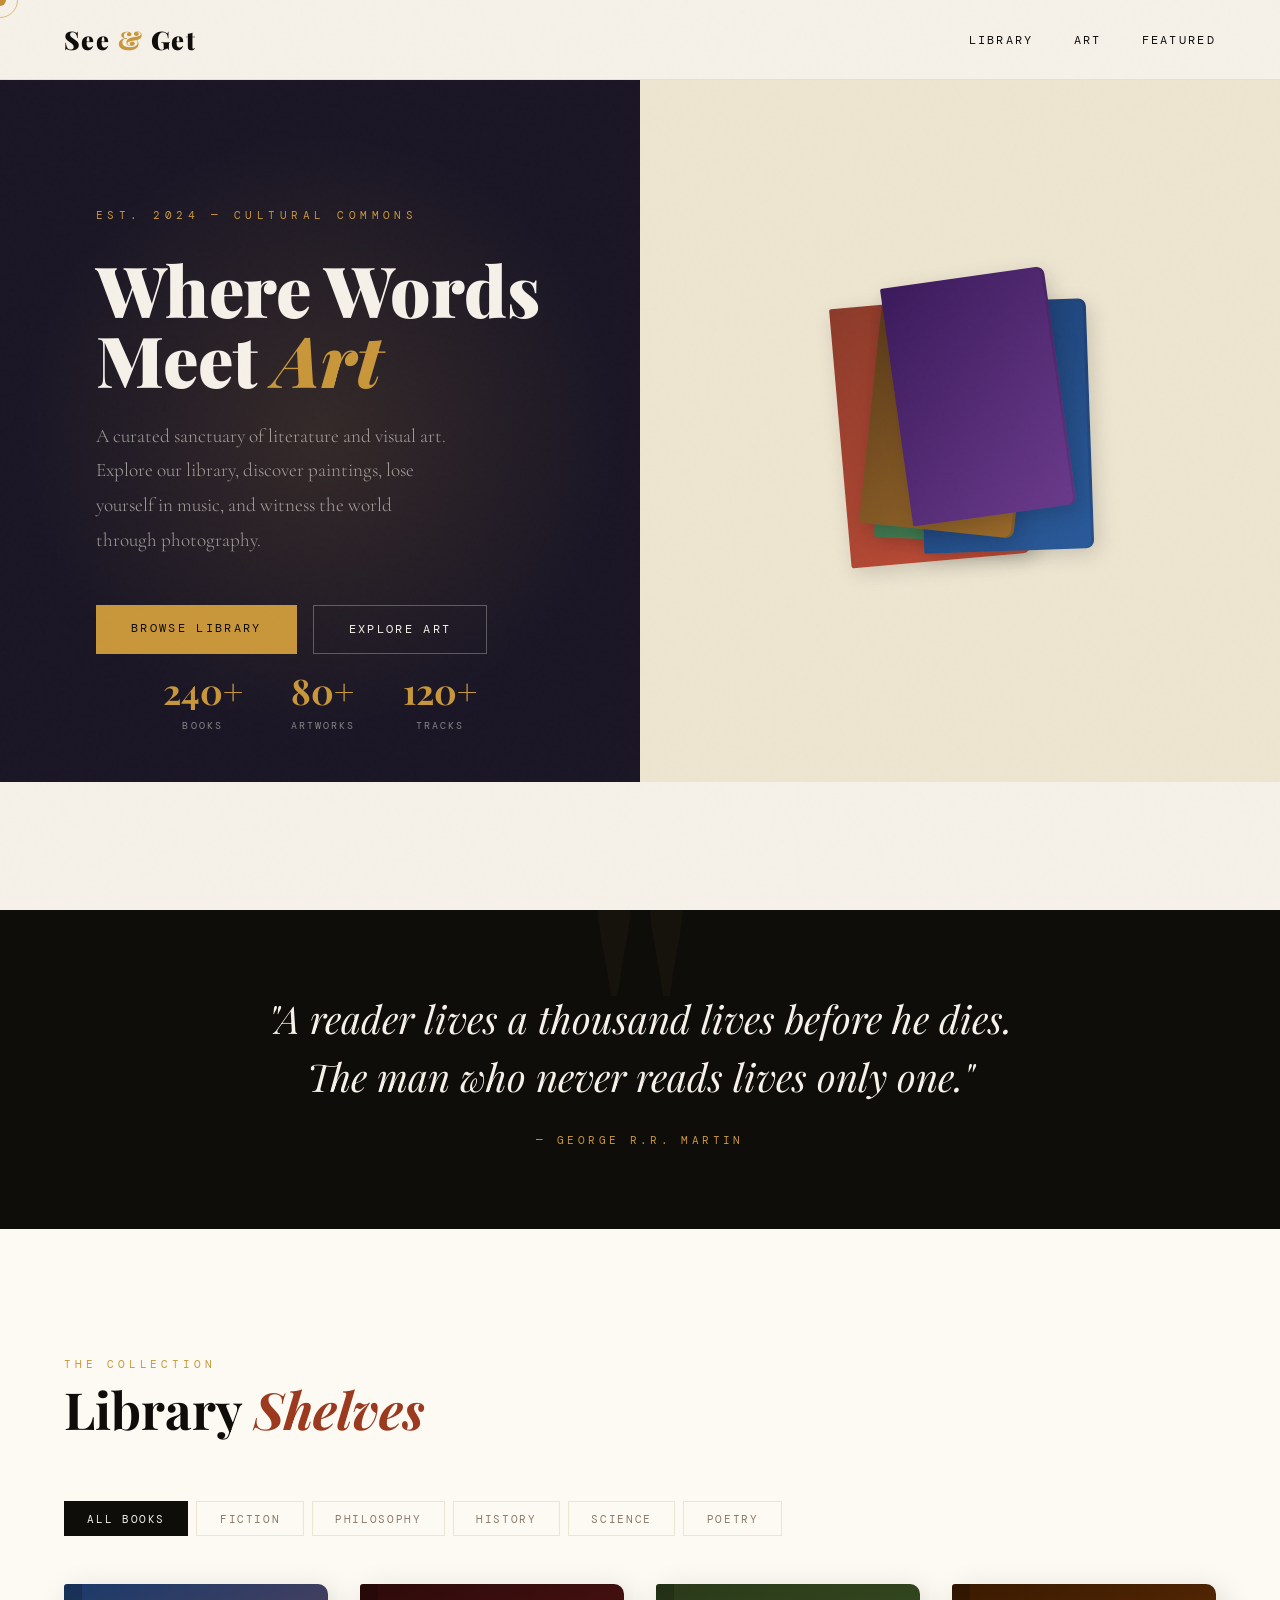
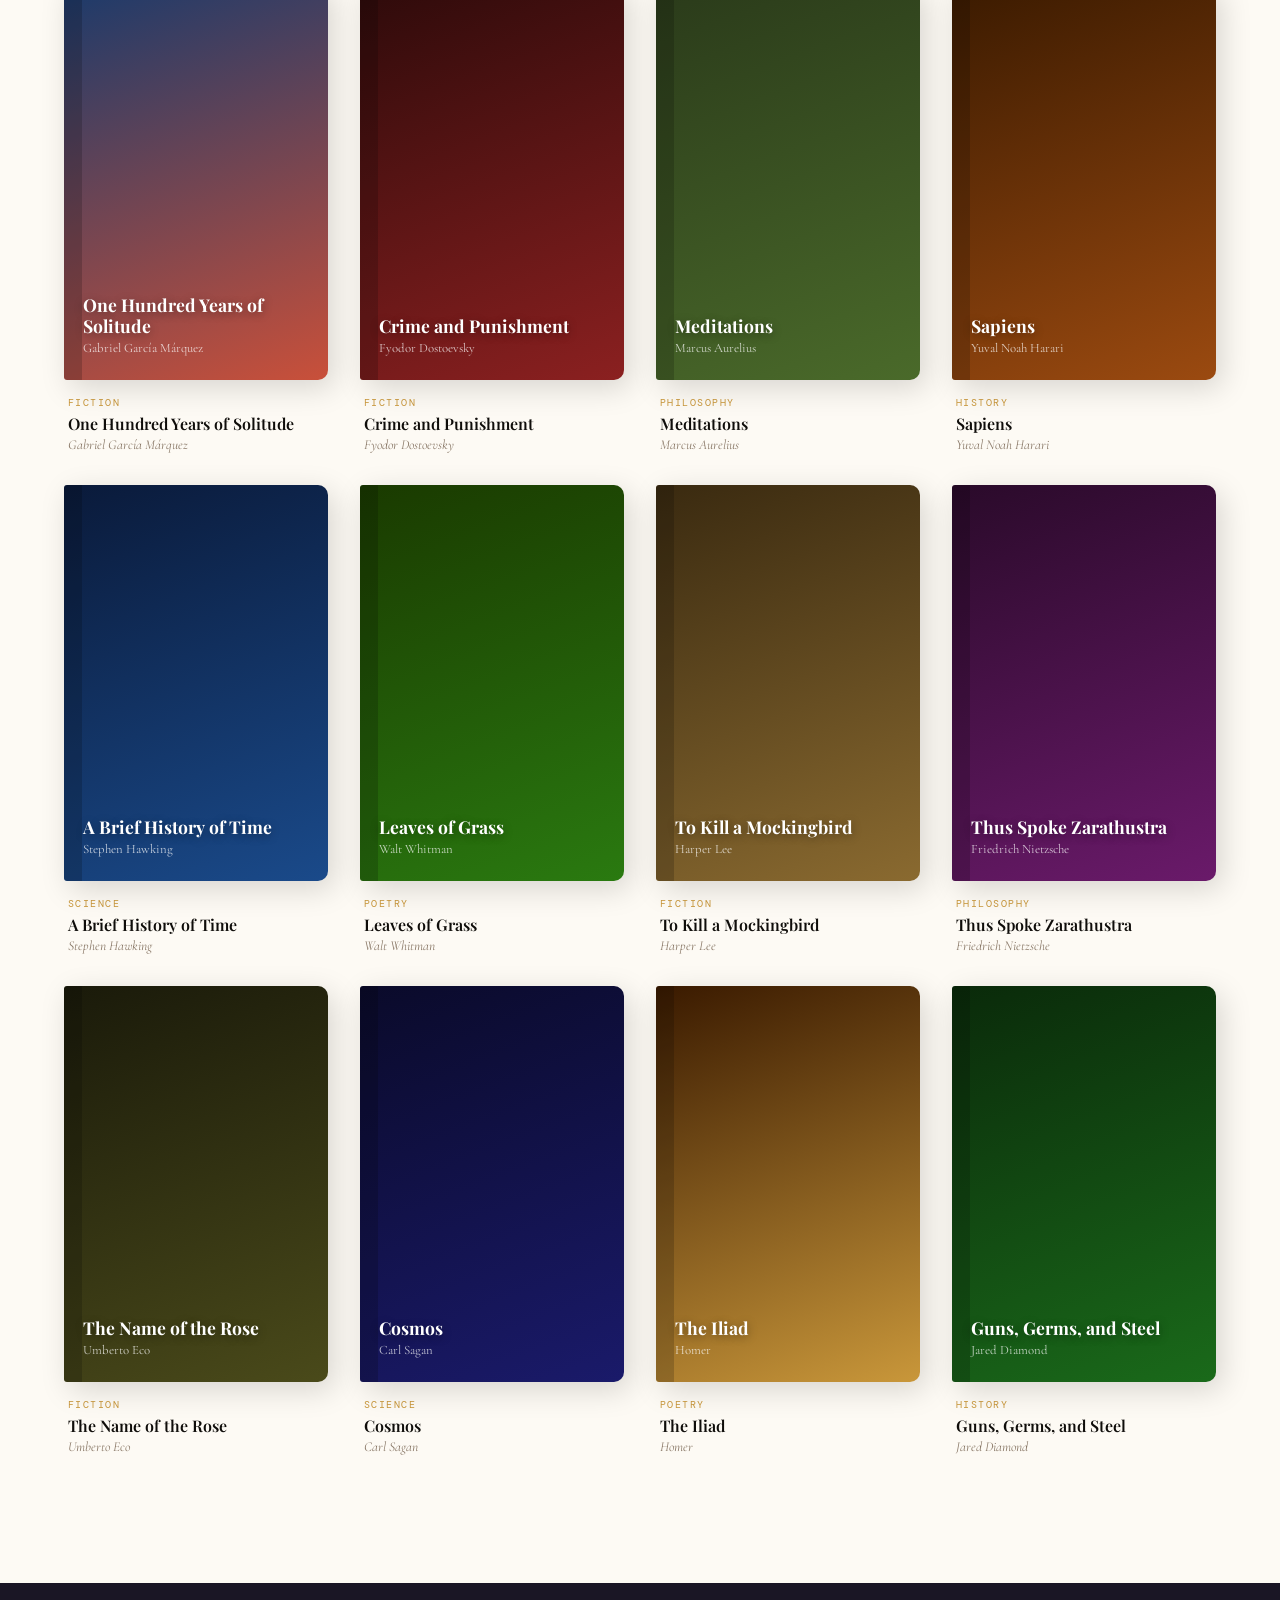
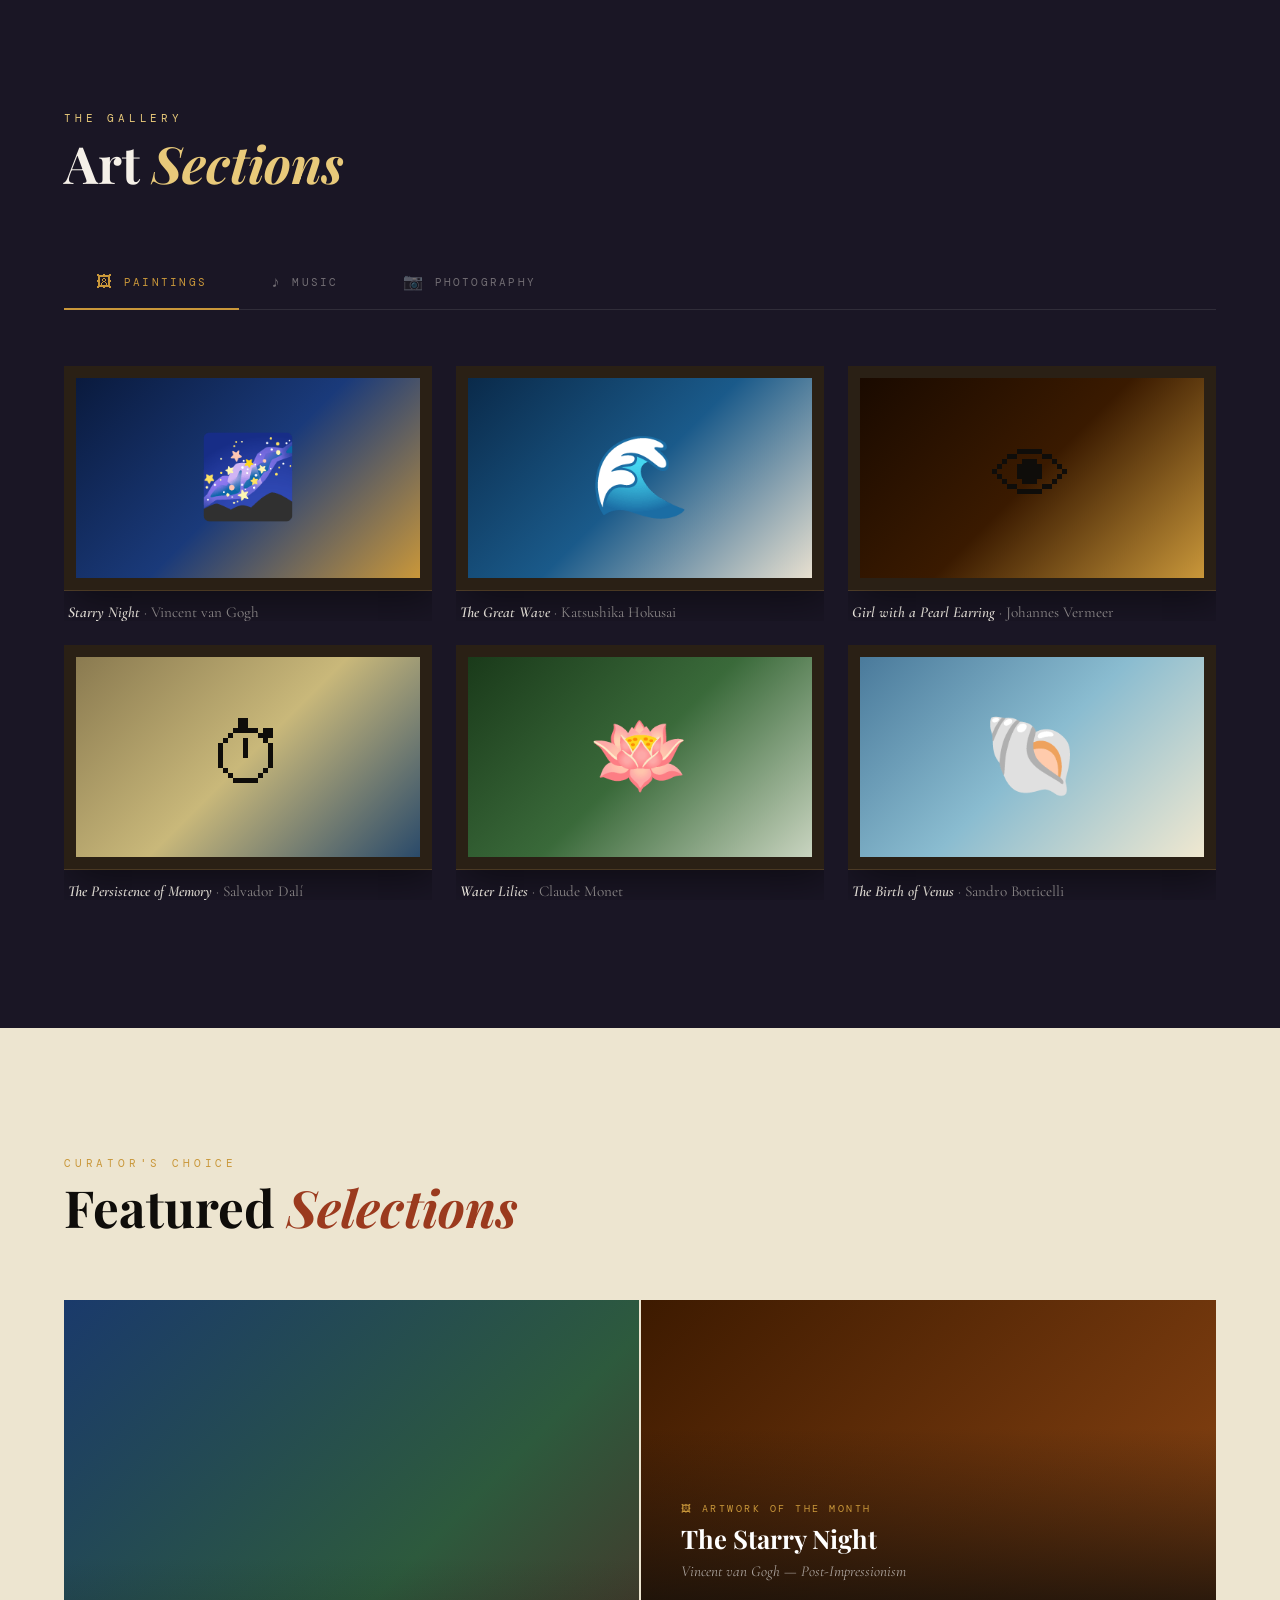
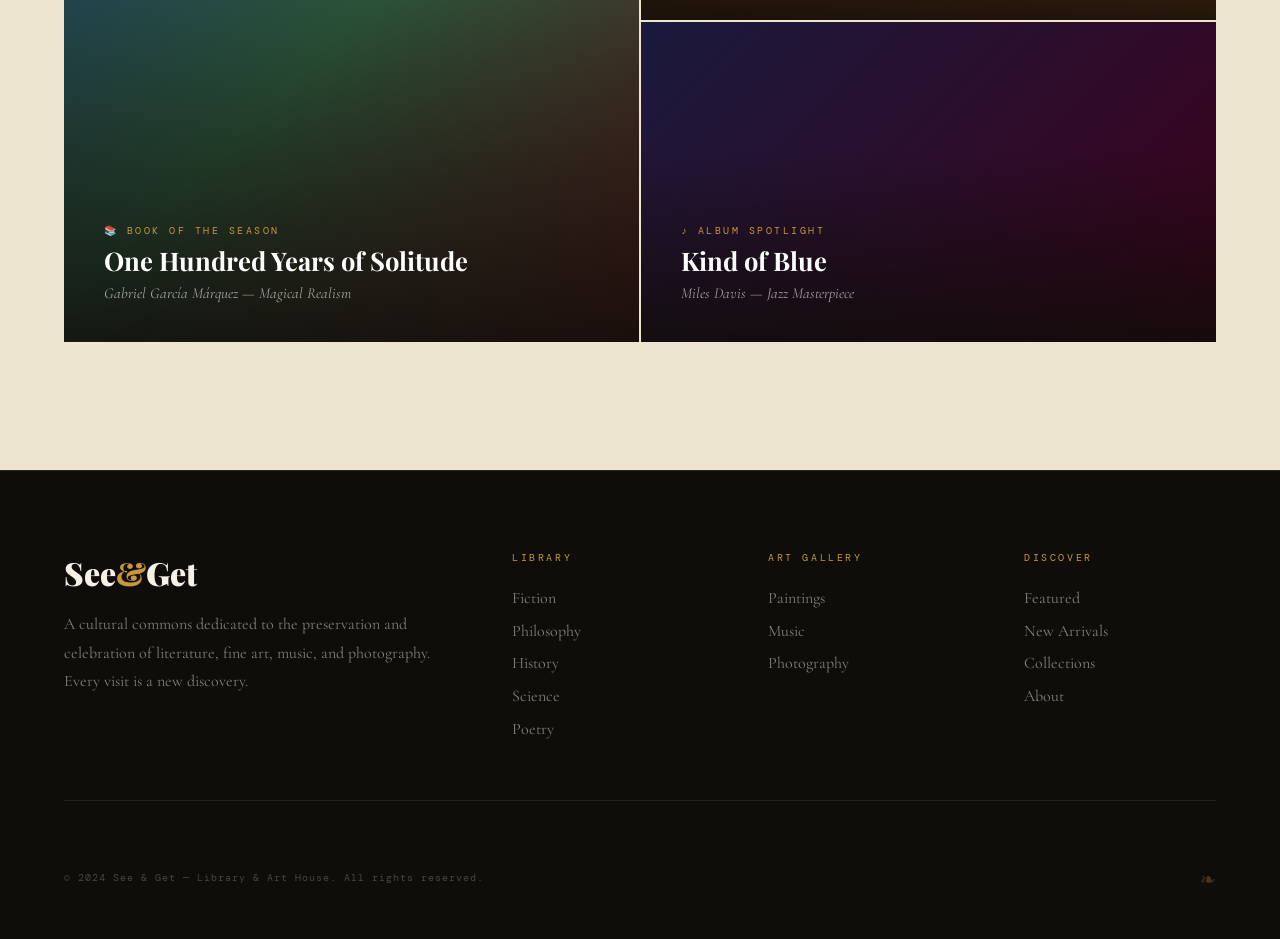
==== index.html @ 6bf50da1 "Added the index.html file to github" ====
<!DOCTYPE html>
<html lang="en">
<head>
<meta charset="UTF-8">
<meta name="viewport" content="width=device-width, initial-scale=1.0">
<title>See & Get — Library & Art House</title>
<link href="https://fonts.googleapis.com/css2?family=Playfair+Display:ital,wght@0,400;0,700;0,900;1,400;1,700&family=Cormorant+Garamond:ital,wght@0,300;0,400;0,600;1,300;1,400&family=DM+Mono:wght@300;400;500&display=swap" rel="stylesheet">

<style>
  :root {
    --ink: #0f0d0a;
    --cream: #f5f0e8;
    --parchment: #ede5d0;
    --gold: #c9973a;
    --gold-light: #e8c97a;
    --rust: #9b3a1e;
    --sage: #4a6741;
    --midnight: #1a1625;
    --dust: #8a7968;
    --white: #fdfaf4;
  }

  *, *::before, *::after { margin: 0; padding: 0; box-sizing: border-box; }

  html { scroll-behavior: smooth; }

  body {
    font-family: 'Cormorant Garamond', serif;
    background: var(--cream);
    color: var(--ink);
    overflow-x: hidden;
    cursor: none;
  }

  /* CUSTOM CURSOR */
  .cursor {
    width: 12px; height: 12px;
    background: var(--gold);
    border-radius: 50%;
    position: fixed;
    pointer-events: none;
    z-index: 9999;
    transform: translate(-50%, -50%);
    transition: transform 0.1s ease, width 0.2s ease, height 0.2s ease, background 0.2s;
    mix-blend-mode: multiply;
  }
  .cursor-ring {
    width: 36px; height: 36px;
    border: 1.5px solid var(--gold);
    border-radius: 50%;
    position: fixed;
    pointer-events: none;
    z-index: 9998;
    transform: translate(-50%, -50%);
    transition: transform 0.18s ease, width 0.2s, height 0.2s, opacity 0.2s;
    opacity: 0.6;
  }
  body:has(a:hover) .cursor, body:has(button:hover) .cursor { width: 20px; height: 20px; }

  /* NOISE OVERLAY */
  body::before {
    content: '';
    position: fixed;
    inset: 0;
    background-image: url("data:image/svg+xml,%3Csvg viewBox='0 0 256 256' xmlns='http://www.w3.org/2000/svg'%3E%3Cfilter id='noise'%3E%3CfeTurbulence type='fractalNoise' baseFrequency='0.9' numOctaves='4' stitchTiles='stitch'/%3E%3C/filter%3E%3Crect width='100%25' height='100%25' filter='url(%23noise)' opacity='0.04'/%3E%3C/svg%3E");
    pointer-events: none;
    z-index: 9990;
    opacity: 0.4;
  }

  /* LOADER */
  #loader {
    position: fixed; inset: 0;
    background: var(--midnight);
    z-index: 9997;
    display: flex;
    align-items: center;
    justify-content: center;
    flex-direction: column;
    gap: 20px;
    transition: opacity 0.6s ease, visibility 0.6s;
  }
  #loader.hidden { opacity: 0; visibility: hidden; }
  .loader-title {
    font-family: 'Playfair Display', serif;
    font-size: clamp(2.5rem, 6vw, 5rem);
    color: var(--cream);
    letter-spacing: 0.08em;
    opacity: 0;
    animation: fadeUp 0.8s 0.3s forwards;
  }
  .loader-sub {
    font-family: 'DM Mono', monospace;
    font-size: 0.75rem;
    color: var(--gold);
    letter-spacing: 0.3em;
    text-transform: uppercase;
    opacity: 0;
    animation: fadeUp 0.8s 0.6s forwards;
  }
  .loader-bar {
    width: 200px; height: 1px;
    background: rgba(255,255,255,0.1);
    margin-top: 10px;
    overflow: hidden;
    opacity: 0;
    animation: fadeUp 0.8s 0.8s forwards;
  }
  .loader-bar-fill {
    height: 100%;
    background: var(--gold);
    width: 0;
    animation: loadBar 1.8s 1s cubic-bezier(.4,0,.2,1) forwards;
  }
  @keyframes loadBar { to { width: 100%; } }

  /* NAV */
  nav {
    position: fixed; top: 0; left: 0; right: 0;
    z-index: 100;
    display: flex;
    align-items: center;
    justify-content: space-between;
    padding: 1.4rem 4rem;
    background: rgba(245,240,232,0.85);
    backdrop-filter: blur(12px);
    border-bottom: 1px solid rgba(201,151,58,0.2);
    transition: padding 0.3s ease;
  }
  nav.scrolled { padding: 0.9rem 4rem; }
  .nav-logo {
    font-family: 'Playfair Display', serif;
    font-size: 1.6rem;
    font-weight: 900;
    letter-spacing: 0.05em;
    color: var(--ink);
    text-decoration: none;
    display: flex;
    align-items: center;
    gap: 8px;
  }
  .nav-logo span { color: var(--gold); }
  .nav-links {
    display: flex;
    gap: 2.5rem;
    list-style: none;
    align-items: center;
  }
  .nav-links a {
    font-family: 'DM Mono', monospace;
    font-size: 0.72rem;
    letter-spacing: 0.2em;
    text-transform: uppercase;
    color: var(--ink);
    text-decoration: none;
    position: relative;
    transition: color 0.2s;
  }
  .nav-links a::after {
    content: '';
    position: absolute;
    bottom: -4px; left: 0;
    width: 0; height: 1px;
    background: var(--gold);
    transition: width 0.3s ease;
  }
  .nav-links a:hover { color: var(--gold); }
  .nav-links a:hover::after { width: 100%; }

  /* HERO */
  #hero {
    min-height: 100vh;
    display: grid;
    grid-template-columns: 1fr 1fr;
    position: relative;
    overflow: hidden;
    padding-top: 80px;
  }
  .hero-left {
    background: var(--midnight);
    display: flex;
    flex-direction: column;
    justify-content: center;
    padding: 8rem 5rem 8rem 6rem;
    position: relative;
    overflow: hidden;
  }
  .hero-left::before {
    content: '';
    position: absolute;
    width: 600px; height: 600px;
    background: radial-gradient(circle, rgba(201,151,58,0.15) 0%, transparent 70%);
    top: 50%; left: 50%;
    transform: translate(-50%,-50%);
    pointer-events: none;
  }
  .hero-eyebrow {
    font-family: 'DM Mono', monospace;
    font-size: 0.7rem;
    letter-spacing: 0.4em;
    text-transform: uppercase;
    color: var(--gold);
    margin-bottom: 2rem;
    opacity: 0;
    animation: fadeUp 0.7s 1.8s forwards;
  }
  .hero-title {
    font-family: 'Playfair Display', serif;
    font-size: clamp(3.5rem, 5.5vw, 6rem);
    font-weight: 900;
    line-height: 1.0;
    color: var(--cream);
    margin-bottom: 1.5rem;
    opacity: 0;
    animation: fadeUp 0.7s 2s forwards;
  }
  .hero-title em { color: var(--gold); font-style: italic; }
  .hero-desc {
    font-size: 1.2rem;
    line-height: 1.8;
    color: rgba(245,240,232,0.6);
    max-width: 360px;
    margin-bottom: 3rem;
    font-weight: 300;
    opacity: 0;
    animation: fadeUp 0.7s 2.2s forwards;
  }
  .hero-ctas {
    display: flex; gap: 1rem; flex-wrap: wrap;
    opacity: 0;
    animation: fadeUp 0.7s 2.4s forwards;
  }
  .btn-primary {
    background: var(--gold);
    color: var(--ink);
    border: none;
    padding: 1rem 2.2rem;
    font-family: 'DM Mono', monospace;
    font-size: 0.72rem;
    letter-spacing: 0.2em;
    text-transform: uppercase;
    cursor: none;
    transition: transform 0.2s, box-shadow 0.2s;
    text-decoration: none;
    display: inline-block;
  }
  .btn-primary:hover { transform: translateY(-2px); box-shadow: 0 8px 30px rgba(201,151,58,0.4); }
  .btn-outline {
    background: transparent;
    color: var(--cream);
    border: 1px solid rgba(245,240,232,0.3);
    padding: 1rem 2.2rem;
    font-family: 'DM Mono', monospace;
    font-size: 0.72rem;
    letter-spacing: 0.2em;
    text-transform: uppercase;
    cursor: none;
    transition: border-color 0.2s, color 0.2s;
    text-decoration: none;
    display: inline-block;
  }
  .btn-outline:hover { border-color: var(--gold); color: var(--gold); }

  .hero-right {
    background: var(--parchment);
    position: relative;
    display: flex;
    align-items: center;
    justify-content: center;
    overflow: hidden;
  }
  .hero-visual {
    width: 100%; height: 100%;
    position: absolute;
    inset: 0;
  }
  .floating-books {
    position: absolute;
    inset: 0;
    display: flex;
    align-items: center;
    justify-content: center;
  }
  .book-stack {
    position: relative;
    width: 280px;
    height: 380px;
  }
  .book {
    position: absolute;
    border-radius: 2px 8px 8px 2px;
    box-shadow: 4px 6px 20px rgba(0,0,0,0.15), inset -3px 0 0 rgba(0,0,0,0.1);
  }
  .book-1 { width: 180px; height: 260px; background: linear-gradient(135deg, #8B3A2A, #c9503a); bottom: 60px; left: 20px; transform: rotate(-5deg); animation: float1 5s ease-in-out infinite; }
  .book-2 { width: 160px; height: 230px; background: linear-gradient(135deg, #2d5a3d, #4a8a5a); bottom: 80px; left: 60px; transform: rotate(3deg); animation: float2 5.5s ease-in-out infinite; }
  .book-3 { width: 170px; height: 250px; background: linear-gradient(135deg, #1a3a6b, #2a5a9b); bottom: 70px; left: 100px; transform: rotate(-2deg); animation: float1 6s ease-in-out infinite; }
  .book-4 { width: 155px; height: 220px; background: linear-gradient(135deg, #5a3a1a, #9b6a2a); bottom: 90px; left: 50px; transform: rotate(6deg); animation: float2 4.8s ease-in-out infinite; }
  .book-5 { width: 165px; height: 240px; background: linear-gradient(135deg, #3a1a5a, #6a3a8b); bottom: 75px; left: 80px; transform: rotate(-8deg) translateY(-30px); animation: float1 5.2s ease-in-out infinite; }
  @keyframes float1 { 0%,100%{transform:rotate(-5deg) translateY(0)} 50%{transform:rotate(-5deg) translateY(-12px)} }
  @keyframes float2 { 0%,100%{transform:rotate(3deg) translateY(0)} 50%{transform:rotate(3deg) translateY(-8px)} }

  .hero-stat-row {
    position: absolute;
    bottom: 3rem; left: 0; right: 0;
    display: flex;
    justify-content: center;
    gap: 3rem;
    opacity: 0;
    animation: fadeUp 0.7s 2.6s forwards;
  }
  .stat { text-align: center; }
  .stat-num {
    font-family: 'Playfair Display', serif;
    font-size: 2.2rem;
    font-weight: 700;
    color: var(--gold);
    display: block;
  }
  .stat-label {
    font-family: 'DM Mono', monospace;
    font-size: 0.65rem;
    letter-spacing: 0.2em;
    text-transform: uppercase;
    color: rgba(245,240,232,0.5);
  }

  /* SECTION STYLES */
  section { padding: 8rem 0; }
  .section-inner { max-width: 1300px; margin: 0 auto; padding: 0 4rem; }

  .section-header {
    display: flex;
    align-items: flex-end;
    justify-content: space-between;
    margin-bottom: 4rem;
  }
  .section-eyebrow {
    font-family: 'DM Mono', monospace;
    font-size: 0.68rem;
    letter-spacing: 0.35em;
    text-transform: uppercase;
    color: var(--gold);
    margin-bottom: 0.6rem;
  }
  .section-title {
    font-family: 'Playfair Display', serif;
    font-size: clamp(2.2rem, 4vw, 3.5rem);
    font-weight: 700;
    line-height: 1.1;
    color: var(--ink);
  }
  .section-title em { color: var(--rust); font-style: italic; }

  /* DIVIDER */
  .divider {
    display: flex;
    align-items: center;
    gap: 1.5rem;
    margin: 0 4rem 5rem;
    max-width: 1300px;
    margin-left: auto;
    margin-right: auto;
    padding: 0 4rem;
  }
  .divider-line { flex: 1; height: 1px; background: linear-gradient(90deg, transparent, var(--gold), transparent); }
  .divider-ornament { color: var(--gold); font-size: 1.2rem; }

  /* LIBRARY SECTION */
  #library { background: var(--white); }

  .genre-tabs {
    display: flex;
    gap: 0.5rem;
    flex-wrap: wrap;
    margin-bottom: 3rem;
  }
  .genre-tab {
    font-family: 'DM Mono', monospace;
    font-size: 0.68rem;
    letter-spacing: 0.15em;
    text-transform: uppercase;
    padding: 0.6rem 1.4rem;
    border: 1px solid var(--parchment);
    background: transparent;
    color: var(--dust);
    cursor: none;
    transition: all 0.2s;
  }
  .genre-tab.active, .genre-tab:hover { background: var(--ink); color: var(--cream); border-color: var(--ink); }

  .books-grid {
    display: grid;
    grid-template-columns: repeat(auto-fill, minmax(220px, 1fr));
    gap: 2rem;
  }

  .book-card {
    cursor: none;
    transition: transform 0.3s ease;
  }
  .book-card:hover { transform: translateY(-6px); }
  .book-cover {
    width: 100%;
    aspect-ratio: 2/3;
    border-radius: 3px 10px 10px 3px;
    position: relative;
    overflow: hidden;
    box-shadow: 6px 8px 30px rgba(0,0,0,0.15), inset -4px 0 0 rgba(0,0,0,0.08);
    margin-bottom: 1rem;
  }
  .book-cover-inner {
    width: 100%; height: 100%;
    display: flex;
    flex-direction: column;
    justify-content: flex-end;
    padding: 1.5rem 1.2rem;
    position: relative;
  }
  .book-cover::after {
    content: '';
    position: absolute;
    left: 0; top: 0; bottom: 0;
    width: 18px;
    background: rgba(0,0,0,0.18);
    border-radius: 3px 0 0 3px;
  }
  .book-cover-title {
    font-family: 'Playfair Display', serif;
    font-size: 1.1rem;
    font-weight: 700;
    color: white;
    line-height: 1.2;
    position: relative;
    z-index: 1;
    text-shadow: 0 2px 10px rgba(0,0,0,0.4);
  }
  .book-cover-author {
    font-family: 'Cormorant Garamond', serif;
    font-size: 0.8rem;
    color: rgba(255,255,255,0.75);
    margin-top: 4px;
    position: relative;
    z-index: 1;
  }
  .book-meta { padding: 0 4px; }
  .book-genre-tag {
    font-family: 'DM Mono', monospace;
    font-size: 0.6rem;
    letter-spacing: 0.15em;
    text-transform: uppercase;
    color: var(--gold);
    margin-bottom: 4px;
    display: block;
  }
  .book-name {
    font-family: 'Playfair Display', serif;
    font-size: 1rem;
    font-weight: 600;
    color: var(--ink);
    margin-bottom: 2px;
  }
  .book-author-name {
    font-family: 'Cormorant Garamond', serif;
    font-size: 0.85rem;
    color: var(--dust);
    font-style: italic;
  }

  /* BOOK MODAL */
  .modal-overlay {
    position: fixed; inset: 0;
    background: rgba(15,13,10,0.85);
    z-index: 500;
    display: flex;
    align-items: center;
    justify-content: center;
    opacity: 0;
    visibility: hidden;
    transition: opacity 0.3s, visibility 0.3s;
    backdrop-filter: blur(6px);
    padding: 2rem;
  }
  .modal-overlay.open { opacity: 1; visibility: visible; }
  .modal {
    background: var(--white);
    max-width: 700px;
    width: 100%;
    max-height: 85vh;
    overflow-y: auto;
    position: relative;
    transform: translateY(30px) scale(0.97);
    transition: transform 0.3s ease;
  }
  .modal-overlay.open .modal { transform: translateY(0) scale(1); }
  .modal-close {
    position: absolute;
    top: 1.5rem; right: 1.5rem;
    background: none; border: none;
    font-size: 1.5rem;
    cursor: none;
    color: var(--dust);
    transition: color 0.2s;
    z-index: 10;
    line-height: 1;
  }
  .modal-close:hover { color: var(--ink); }
  .modal-book-header {
    display: grid;
    grid-template-columns: 160px 1fr;
    gap: 2rem;
    padding: 2.5rem;
    background: var(--parchment);
  }
  .modal-cover {
    width: 160px;
    aspect-ratio: 2/3;
    border-radius: 2px 8px 8px 2px;
    position: relative;
    overflow: hidden;
    box-shadow: 4px 6px 20px rgba(0,0,0,0.2);
  }
  .modal-cover-inner {
    width: 100%; height: 100%;
    display: flex;
    flex-direction: column;
    justify-content: flex-end;
    padding: 1rem;
  }
  .modal-cover::after {
    content: '';
    position: absolute;
    left: 0; top: 0; bottom: 0;
    width: 14px;
    background: rgba(0,0,0,0.2);
    border-radius: 2px 0 0 2px;
  }
  .modal-cover-title {
    font-family: 'Playfair Display', serif;
    font-size: 0.9rem;
    font-weight: 700;
    color: white;
    line-height: 1.2;
    position: relative;
    z-index: 1;
    text-shadow: 0 1px 8px rgba(0,0,0,0.5);
  }
  .modal-info { display: flex; flex-direction: column; justify-content: center; }
  .modal-genre {
    font-family: 'DM Mono', monospace;
    font-size: 0.65rem;
    letter-spacing: 0.25em;
    text-transform: uppercase;
    color: var(--gold);
    margin-bottom: 0.5rem;
  }
  .modal-title {
    font-family: 'Playfair Display', serif;
    font-size: 1.8rem;
    font-weight: 700;
    line-height: 1.1;
    color: var(--ink);
    margin-bottom: 0.4rem;
  }
  .modal-author {
    font-family: 'Cormorant Garamond', serif;
    font-size: 1rem;
    color: var(--dust);
    font-style: italic;
    margin-bottom: 1.2rem;
  }
  .modal-stats {
    display: flex; gap: 1.5rem;
  }
  .modal-stat {
    text-align: center;
    padding: 0.6rem 1rem;
    background: white;
    border-radius: 2px;
  }
  .modal-stat-val {
    font-family: 'Playfair Display', serif;
    font-size: 1.2rem;
    font-weight: 700;
    color: var(--gold);
    display: block;
  }
  .modal-stat-key {
    font-family: 'DM Mono', monospace;
    font-size: 0.58rem;
    letter-spacing: 0.15em;
    text-transform: uppercase;
    color: var(--dust);
  }
  .modal-body { padding: 2.5rem; }
  .modal-section-title {
    font-family: 'Playfair Display', serif;
    font-size: 1rem;
    font-weight: 600;
    color: var(--ink);
    margin-bottom: 1rem;
    padding-bottom: 0.5rem;
    border-bottom: 1px solid var(--parchment);
  }
  .modal-description {
    font-family: 'Cormorant Garamond', serif;
    font-size: 1.05rem;
    line-height: 1.9;
    color: #3a3530;
    margin-bottom: 2rem;
  }
  .modal-tags {
    display: flex; gap: 0.5rem; flex-wrap: wrap;
    margin-bottom: 2rem;
  }
  .tag {
    font-family: 'DM Mono', monospace;
    font-size: 0.6rem;
    letter-spacing: 0.1em;
    text-transform: uppercase;
    padding: 0.4rem 0.8rem;
    border: 1px solid var(--parchment);
    color: var(--dust);
  }
  .modal-actions { display: flex; gap: 1rem; }
  .btn-read {
    background: var(--ink);
    color: var(--cream);
    border: none;
    padding: 0.9rem 2rem;
    font-family: 'DM Mono', monospace;
    font-size: 0.68rem;
    letter-spacing: 0.18em;
    text-transform: uppercase;
    cursor: none;
    transition: background 0.2s;
  }
  .btn-read:hover { background: var(--gold); color: var(--ink); }
  .btn-save {
    background: transparent;
    color: var(--ink);
    border: 1px solid var(--parchment);
    padding: 0.9rem 2rem;
    font-family: 'DM Mono', monospace;
    font-size: 0.68rem;
    letter-spacing: 0.18em;
    text-transform: uppercase;
    cursor: none;
    transition: all 0.2s;
  }
  .btn-save:hover { border-color: var(--gold); color: var(--gold); }

  /* ART SECTION */
  #art { background: var(--midnight); }
  #art .section-title { color: var(--cream); }
  #art .section-eyebrow { color: var(--gold-light); }

  .art-tabs {
    display: flex;
    gap: 0;
    margin-bottom: 3.5rem;
    border-bottom: 1px solid rgba(245,240,232,0.1);
  }
  .art-tab {
    font-family: 'DM Mono', monospace;
    font-size: 0.7rem;
    letter-spacing: 0.2em;
    text-transform: uppercase;
    padding: 1rem 2rem;
    border: none;
    background: transparent;
    color: rgba(245,240,232,0.4);
    cursor: none;
    border-bottom: 2px solid transparent;
    margin-bottom: -1px;
    transition: all 0.2s;
    display: flex;
    align-items: center;
    gap: 0.6rem;
  }
  .art-tab.active, .art-tab:hover { color: var(--gold); border-bottom-color: var(--gold); }
  .art-tab-icon { font-size: 1rem; }

  .art-panel { display: none; }
  .art-panel.active { display: block; }

  /* PAINTINGS */
  .paintings-grid {
    display: grid;
    grid-template-columns: repeat(3, 1fr);
    gap: 1.5rem;
  }
  .painting-card {
    position: relative;
    cursor: none;
    overflow: hidden;
    group: true;
  }
  .painting-frame {
    border: 12px solid #2a2015;
    box-shadow: 0 0 0 1px rgba(201,151,58,0.3), inset 0 0 0 1px rgba(201,151,58,0.2), 6px 10px 40px rgba(0,0,0,0.5);
    position: relative;
    overflow: hidden;
  }
  .painting-img {
    width: 100%;
    aspect-ratio: 4/3;
    object-fit: cover;
    display: block;
    transition: transform 0.5s ease;
  }
  .painting-card:hover .painting-img { transform: scale(1.05); }
  .painting-overlay {
    position: absolute;
    inset: 12px;
    background: linear-gradient(to top, rgba(15,13,10,0.9) 0%, transparent 50%);
    opacity: 0;
    transition: opacity 0.3s;
    display: flex;
    align-items: flex-end;
    padding: 1.5rem;
  }
  .painting-card:hover .painting-overlay { opacity: 1; }
  .painting-info { }
  .painting-title {
    font-family: 'Playfair Display', serif;
    font-size: 1.1rem;
    font-weight: 600;
    color: white;
    margin-bottom: 2px;
  }
  .painting-artist {
    font-family: 'Cormorant Garamond', serif;
    font-size: 0.85rem;
    color: var(--gold-light);
    font-style: italic;
  }
  .painting-label {
    margin-top: 0.8rem;
    padding-left: 4px;
  }
  .painting-label-title {
    font-family: 'Cormorant Garamond', serif;
    font-size: 0.95rem;
    color: rgba(245,240,232,0.6);
  }
  .painting-label-title strong {
    color: var(--cream);
    font-weight: 600;
    font-style: italic;
  }
  .view-btn {
    position: absolute;
    top: 24px; right: 24px;
    background: var(--gold);
    color: var(--ink);
    border: none;
    width: 36px; height: 36px;
    display: flex;
    align-items: center;
    justify-content: center;
    font-size: 0.9rem;
    cursor: none;
    opacity: 0;
    transform: scale(0.8);
    transition: opacity 0.2s, transform 0.2s;
  }
  .painting-card:hover .view-btn { opacity: 1; transform: scale(1); }

  /* MUSIC */
  .music-grid {
    display: grid;
    grid-template-columns: repeat(auto-fill, minmax(280px, 1fr));
    gap: 1.5rem;
  }
  .music-card {
    background: rgba(255,255,255,0.04);
    border: 1px solid rgba(245,240,232,0.08);
    padding: 1.5rem;
    cursor: none;
    transition: background 0.2s, border-color 0.2s;
    position: relative;
  }
  .music-card:hover { background: rgba(201,151,58,0.08); border-color: rgba(201,151,58,0.3); }
  .music-card.playing { background: rgba(201,151,58,0.12); border-color: rgba(201,151,58,0.5); }
  .music-album {
    width: 80px; height: 80px;
    border-radius: 50%;
    margin-bottom: 1.2rem;
    position: relative;
    overflow: hidden;
    display: flex;
    align-items: center;
    justify-content: center;
    font-size: 2rem;
  }
  .vinyl-ring {
    width: 100%; height: 100%;
    border-radius: 50%;
    position: absolute;
    inset: 0;
    background: repeating-radial-gradient(circle, rgba(255,255,255,0.05) 0px, rgba(255,255,255,0.05) 1px, transparent 1px, transparent 4px);
  }
  .music-card.playing .music-album { animation: spin 4s linear infinite; }
  @keyframes spin { to { transform: rotate(360deg); } }
  .music-track-title {
    font-family: 'Playfair Display', serif;
    font-size: 1.05rem;
    font-weight: 600;
    color: var(--cream);
    margin-bottom: 3px;
  }
  .music-artist {
    font-family: 'Cormorant Garamond', serif;
    font-size: 0.85rem;
    color: rgba(245,240,232,0.5);
    font-style: italic;
    margin-bottom: 1rem;
  }
  .music-controls {
    display: flex;
    align-items: center;
    gap: 0.8rem;
  }
  .play-btn {
    width: 38px; height: 38px;
    border-radius: 50%;
    background: var(--gold);
    border: none;
    display: flex;
    align-items: center;
    justify-content: center;
    cursor: none;
    font-size: 0.8rem;
    color: var(--ink);
    transition: transform 0.2s, box-shadow 0.2s;
  }
  .play-btn:hover { transform: scale(1.1); box-shadow: 0 4px 20px rgba(201,151,58,0.4); }
  .music-progress {
    flex: 1;
    height: 3px;
    background: rgba(255,255,255,0.1);
    border-radius: 2px;
    overflow: hidden;
  }
  .music-progress-fill {
    height: 100%;
    background: var(--gold);
    width: 0;
    transition: width 0.1s linear;
  }
  .music-duration {
    font-family: 'DM Mono', monospace;
    font-size: 0.62rem;
    color: rgba(245,240,232,0.3);
    letter-spacing: 0.05em;
  }
  .music-genre-badge {
    position: absolute;
    top: 1.2rem; right: 1.2rem;
    font-family: 'DM Mono', monospace;
    font-size: 0.58rem;
    letter-spacing: 0.15em;
    text-transform: uppercase;
    color: var(--gold);
    border: 1px solid rgba(201,151,58,0.3);
    padding: 2px 8px;
  }
  .music-visualizer {
    display: flex;
    align-items: flex-end;
    gap: 2px;
    height: 20px;
    opacity: 0;
    transition: opacity 0.2s;
  }
  .music-card.playing .music-visualizer { opacity: 1; }
  .viz-bar {
    width: 3px;
    background: var(--gold);
    border-radius: 2px;
    animation: vizAnim 0.6s ease-in-out infinite alternate;
  }
  .viz-bar:nth-child(2) { animation-delay: 0.1s; }
  .viz-bar:nth-child(3) { animation-delay: 0.2s; }
  .viz-bar:nth-child(4) { animation-delay: 0.3s; }
  .viz-bar:nth-child(5) { animation-delay: 0.4s; }
  @keyframes vizAnim { from{height:4px} to{height:16px} }

  /* PHOTOGRAPHY */
  .photo-masonry {
    columns: 3;
    column-gap: 1.2rem;
  }
  .photo-item {
    break-inside: avoid;
    margin-bottom: 1.2rem;
    position: relative;
    overflow: hidden;
    cursor: none;
  }
  .photo-img {
    width: 100%;
    display: block;
    transition: transform 0.4s ease;
    filter: sepia(20%) contrast(1.05);
  }
  .photo-item:hover .photo-img { transform: scale(1.04); filter: sepia(0%) contrast(1); }
  .photo-caption {
    position: absolute;
    bottom: 0; left: 0; right: 0;
    background: linear-gradient(to top, rgba(15,13,10,0.9), transparent);
    padding: 2rem 1.2rem 1rem;
    transform: translateY(100%);
    transition: transform 0.3s ease;
  }
  .photo-item:hover .photo-caption { transform: translateY(0); }
  .photo-cap-title {
    font-family: 'Playfair Display', serif;
    font-size: 0.95rem;
    color: white;
    font-style: italic;
  }
  .photo-cap-meta {
    font-family: 'DM Mono', monospace;
    font-size: 0.58rem;
    letter-spacing: 0.15em;
    text-transform: uppercase;
    color: var(--gold-light);
    margin-top: 3px;
  }

  /* FEATURED SHELF */
  #featured { background: var(--parchment); }
  .featured-grid {
    display: grid;
    grid-template-columns: 1fr 1fr;
    gap: 2px;
  }
  .featured-item {
    position: relative;
    overflow: hidden;
    cursor: none;
    min-height: 320px;
    display: flex;
    align-items: flex-end;
  }
  .featured-item:first-child { grid-row: span 2; min-height: 640px; }
  .featured-bg {
    position: absolute; inset: 0;
    background-size: cover;
    background-position: center;
    transition: transform 0.5s ease;
  }
  .featured-item:hover .featured-bg { transform: scale(1.04); }
  .featured-overlay {
    position: absolute; inset: 0;
    background: linear-gradient(to top, rgba(15,13,10,0.85) 0%, transparent 60%);
  }
  .featured-content {
    position: relative;
    z-index: 2;
    padding: 2.5rem;
  }
  .featured-type {
    font-family: 'DM Mono', monospace;
    font-size: 0.62rem;
    letter-spacing: 0.25em;
    text-transform: uppercase;
    color: var(--gold);
    margin-bottom: 0.6rem;
    display: block;
  }
  .featured-title {
    font-family: 'Playfair Display', serif;
    font-size: 1.6rem;
    font-weight: 700;
    color: white;
    line-height: 1.15;
    margin-bottom: 0.5rem;
  }
  .featured-subtitle {
    font-family: 'Cormorant Garamond', serif;
    font-size: 0.95rem;
    color: rgba(255,255,255,0.6);
    font-style: italic;
  }

  /* QUOTE BANNER */
  .quote-banner {
    background: var(--ink);
    padding: 5rem 4rem;
    text-align: center;
    position: relative;
    overflow: hidden;
  }
  .quote-banner::before {
    content: '"';
    position: absolute;
    font-family: 'Playfair Display', serif;
    font-size: 30rem;
    color: rgba(201,151,58,0.04);
    top: -8rem;
    left: 50%;
    transform: translateX(-50%);
    line-height: 1;
    pointer-events: none;
  }
  .quote-text {
    font-family: 'Playfair Display', serif;
    font-size: clamp(1.5rem, 3vw, 2.5rem);
    font-style: italic;
    color: var(--cream);
    max-width: 800px;
    margin: 0 auto 1.5rem;
    line-height: 1.5;
    position: relative;
  }
  .quote-author {
    font-family: 'DM Mono', monospace;
    font-size: 0.7rem;
    letter-spacing: 0.3em;
    text-transform: uppercase;
    color: var(--gold);
  }

  /* FOOTER */
  footer {
    background: var(--ink);
    color: var(--cream);
    padding: 5rem 4rem 3rem;
    border-top: 1px solid rgba(201,151,58,0.15);
  }
  .footer-inner { max-width: 1300px; margin: 0 auto; }
  .footer-top {
    display: grid;
    grid-template-columns: 2fr 1fr 1fr 1fr;
    gap: 4rem;
    margin-bottom: 4rem;
    padding-bottom: 3rem;
    border-bottom: 1px solid rgba(245,240,232,0.08);
  }
  .footer-brand-name {
    font-family: 'Playfair Display', serif;
    font-size: 2rem;
    font-weight: 900;
    color: var(--cream);
    margin-bottom: 1rem;
  }
  .footer-brand-name span { color: var(--gold); }
  .footer-brand-desc {
    font-family: 'Cormorant Garamond', serif;
    font-size: 1rem;
    line-height: 1.8;
    color: rgba(245,240,232,0.5);
  }
  .footer-col-title {
    font-family: 'DM Mono', monospace;
    font-size: 0.65rem;
    letter-spacing: 0.25em;
    text-transform: uppercase;
    color: var(--gold);
    margin-bottom: 1.5rem;
  }
  .footer-links { list-style: none; }
  .footer-links li { margin-bottom: 0.8rem; }
  .footer-links a {
    font-family: 'Cormorant Garamond', serif;
    font-size: 1rem;
    color: rgba(245,240,232,0.5);
    text-decoration: none;
    transition: color 0.2s;
  }
  .footer-links a:hover { color: var(--cream); }
  .footer-bottom {
    display: flex;
    align-items: center;
    justify-content: space-between;
  }
  .footer-copy {
    font-family: 'DM Mono', monospace;
    font-size: 0.62rem;
    letter-spacing: 0.1em;
    color: rgba(245,240,232,0.25);
  }
  .footer-ornament {
    font-family: 'Playfair Display', serif;
    font-size: 1.2rem;
    color: rgba(201,151,58,0.3);
  }

  /* ANIMATIONS */
  @keyframes fadeUp {
    from { opacity: 0; transform: translateY(20px); }
    to { opacity: 1; transform: translateY(0); }
  }
  .reveal {
    opacity: 0;
    transform: translateY(28px);
    transition: opacity 0.7s ease, transform 0.7s ease;
  }
  .reveal.visible { opacity: 1; transform: translateY(0); }

  /* SCROLLBAR */
  ::-webkit-scrollbar { width: 6px; }
  ::-webkit-scrollbar-track { background: var(--cream); }
  ::-webkit-scrollbar-thumb { background: var(--gold); }

  /* PAINTING LIGHTBOX */
  #lightbox {
    position: fixed; inset: 0;
    background: rgba(0,0,0,0.95);
    z-index: 600;
    display: flex;
    align-items: center;
    justify-content: center;
    opacity: 0;
    visibility: hidden;
    transition: opacity 0.3s, visibility 0.3s;
  }
  #lightbox.open { opacity: 1; visibility: visible; }
  .lightbox-close {
    position: absolute;
    top: 2rem; right: 2rem;
    background: none; border: none;
    color: white;
    font-size: 2rem;
    cursor: none;
  }
  .lightbox-painting {
    max-width: 80vw;
    max-height: 80vh;
    border: 16px solid #1a150d;
    box-shadow: 0 0 0 2px rgba(201,151,58,0.3), 0 30px 80px rgba(0,0,0,0.8);
    display: flex;
    align-items: center;
    justify-content: center;
    font-size: 6rem;
    width: 500px;
    height: 380px;
    background: #1a150d;
  }
  .lightbox-info {
    position: absolute;
    bottom: 3rem;
    left: 50%;
    transform: translateX(-50%);
    text-align: center;
  }
  .lightbox-title {
    font-family: 'Playfair Display', serif;
    font-size: 1.4rem;
    font-style: italic;
    color: white;
    margin-bottom: 4px;
  }
  .lightbox-artist {
    font-family: 'DM Mono', monospace;
    font-size: 0.7rem;
    letter-spacing: 0.2em;
    text-transform: uppercase;
    color: var(--gold);
  }

  /* RESPONSIVE */
  @media (max-width: 900px) {
    #hero { grid-template-columns: 1fr; }
    .hero-right { display: none; }
    nav { padding: 1rem 2rem; }
    .section-inner { padding: 0 2rem; }
    .paintings-grid { grid-template-columns: 1fr 1fr; }
    .photo-masonry { columns: 2; }
    .footer-top { grid-template-columns: 1fr 1fr; gap: 2rem; }
    .featured-grid { grid-template-columns: 1fr; }
    .featured-item:first-child { grid-row: span 1; min-height: 320px; }
    .modal-book-header { grid-template-columns: 1fr; }
    .modal-cover { width: 120px; }
  }
</style>
</head>
<body>

<!-- CUSTOM CURSOR -->
<div class="cursor" id="cursor"></div>
<div class="cursor-ring" id="cursorRing"></div>

<!-- LOADER -->
<div id="loader">
  <div class="loader-title">See & Get</div>
  <div class="loader-sub">Library & Art House</div>
  <div class="loader-bar"><div class="loader-bar-fill"></div></div>
</div>

<!-- NAV -->
<nav id="mainNav">
  <a href="#hero" class="nav-logo">See<span>&</span>Get</a>
  <ul class="nav-links">
    <li><a href="#library">Library</a></li>
    <li><a href="#art">Art</a></li>
    <li><a href="#featured">Featured</a></li>
  </ul>
</nav>

<!-- HERO -->
<section id="hero">
  <div class="hero-left">
    <div class="hero-eyebrow">Est. 2024 — Cultural Commons</div>
    <h1 class="hero-title">Where Words<br>Meet <em>Art</em></h1>
    <p class="hero-desc">A curated sanctuary of literature and visual art. Explore our library, discover paintings, lose yourself in music, and witness the world through photography.</p>
    <div class="hero-ctas">
      <a href="#library" class="btn-primary">Browse Library</a>
      <a href="#art" class="btn-outline">Explore Art</a>
    </div>
    <div class="hero-stat-row">
      <div class="stat">
        <span class="stat-num">240+</span>
        <span class="stat-label">Books</span>
      </div>
      <div class="stat">
        <span class="stat-num">80+</span>
        <span class="stat-label">Artworks</span>
      </div>
      <div class="stat">
        <span class="stat-num">120+</span>
        <span class="stat-label">Tracks</span>
      </div>
    </div>
  </div>
  <div class="hero-right">
    <div class="floating-books">
      <div class="book-stack">
        <div class="book book-1"></div>
        <div class="book book-2"></div>
        <div class="book book-3"></div>
        <div class="book book-4"></div>
        <div class="book book-5"></div>
      </div>
    </div>
  </div>
</section>

<!-- QUOTE BANNER -->
<div class="quote-banner reveal">
  <p class="quote-text">"A reader lives a thousand lives before he dies. The man who never reads lives only one."</p>
  <span class="quote-author">— George R.R. Martin</span>
</div>

<!-- LIBRARY SECTION -->
<section id="library">
  <div class="section-inner">
    <div class="section-header reveal">
      <div>
        <div class="section-eyebrow">The Collection</div>
        <h2 class="section-title">Library <em>Shelves</em></h2>
      </div>
    </div>
    <div class="genre-tabs reveal" id="genreTabs">
      <button class="genre-tab active" data-genre="all">All Books</button>
      <button class="genre-tab" data-genre="fiction">Fiction</button>
      <button class="genre-tab" data-genre="philosophy">Philosophy</button>
      <button class="genre-tab" data-genre="history">History</button>
      <button class="genre-tab" data-genre="science">Science</button>
      <button class="genre-tab" data-genre="poetry">Poetry</button>
    </div>
    <div class="books-grid reveal" id="booksGrid"></div>
  </div>
</section>

<!-- ART SECTION -->
<section id="art">
  <div class="section-inner">
    <div class="section-header reveal">
      <div>
        <div class="section-eyebrow">The Gallery</div>
        <h2 class="section-title" style="color:var(--cream)">Art <em style="color:var(--gold-light)">Sections</em></h2>
      </div>
    </div>
    <div class="art-tabs reveal">
      <button class="art-tab active" data-art="paintings">
        <span class="art-tab-icon">🖼</span> Paintings
      </button>
      <button class="art-tab" data-art="music">
        <span class="art-tab-icon">♪</span> Music
      </button>
      <button class="art-tab" data-art="photography">
        <span class="art-tab-icon">📷</span> Photography
      </button>
    </div>

    <!-- PAINTINGS -->
    <div class="art-panel active" id="panel-paintings">
      <div class="paintings-grid reveal" id="paintingsGrid"></div>
    </div>

    <!-- MUSIC -->
    <div class="art-panel" id="panel-music">
      <div class="music-grid reveal" id="musicGrid"></div>
    </div>

    <!-- PHOTOGRAPHY -->
    <div class="art-panel" id="panel-photography">
      <div class="photo-masonry reveal" id="photoGrid"></div>
    </div>
  </div>
</section>

<!-- FEATURED SHELF -->
<section id="featured">
  <div class="section-inner">
    <div class="section-header reveal">
      <div>
        <div class="section-eyebrow">Curator's Choice</div>
        <h2 class="section-title">Featured <em>Selections</em></h2>
      </div>
    </div>
    <div class="featured-grid reveal">
      <div class="featured-item">
        <div class="featured-bg" style="background: linear-gradient(135deg, #1a3a6b 0%, #2d5a3d 50%, #5a1a1a 100%);"></div>
        <div class="featured-overlay"></div>
        <div class="featured-content">
          <span class="featured-type">📚 Book of the Season</span>
          <h3 class="featured-title">One Hundred Years of Solitude</h3>
          <p class="featured-subtitle">Gabriel García Márquez — Magical Realism</p>
        </div>
      </div>
      <div class="featured-item">
        <div class="featured-bg" style="background: linear-gradient(135deg, #3d1a00 0%, #8b4513 100%);"></div>
        <div class="featured-overlay"></div>
        <div class="featured-content">
          <span class="featured-type">🖼 Artwork of the Month</span>
          <h3 class="featured-title">The Starry Night</h3>
          <p class="featured-subtitle">Vincent van Gogh — Post-Impressionism</p>
        </div>
      </div>
      <div class="featured-item">
        <div class="featured-bg" style="background: linear-gradient(135deg, #1a1a3d 0%, #3d001a 100%);"></div>
        <div class="featured-overlay"></div>
        <div class="featured-content">
          <span class="featured-type">♪ Album Spotlight</span>
          <h3 class="featured-title">Kind of Blue</h3>
          <p class="featured-subtitle">Miles Davis — Jazz Masterpiece</p>
        </div>
      </div>
    </div>
  </div>
</section>

<!-- BOOK MODAL -->
<div class="modal-overlay" id="bookModal">
  <div class="modal" id="modalContent">
    <button class="modal-close" id="modalClose">✕</button>
    <div class="modal-book-header" id="modalHeader"></div>
    <div class="modal-body" id="modalBody"></div>
  </div>
</div>

<!-- PAINTING LIGHTBOX -->
<div id="lightbox">
  <button class="lightbox-close" id="lightboxClose">✕</button>
  <div class="lightbox-painting" id="lightboxImg"></div>
  <div class="lightbox-info">
    <div class="lightbox-title" id="lightboxTitle"></div>
    <div class="lightbox-artist" id="lightboxArtist"></div>
  </div>
</div>

<!-- FOOTER -->
<footer>
  <div class="footer-inner">
    <div class="footer-top">
      <div>
        <div class="footer-brand-name">See<span>&</span>Get</div>
        <p class="footer-brand-desc">A cultural commons dedicated to the preservation and celebration of literature, fine art, music, and photography. Every visit is a new discovery.</p>
      </div>
      <div>
        <div class="footer-col-title">Library</div>
        <ul class="footer-links">
          <li><a href="#library">Fiction</a></li>
          <li><a href="#library">Philosophy</a></li>
          <li><a href="#library">History</a></li>
          <li><a href="#library">Science</a></li>
          <li><a href="#library">Poetry</a></li>
        </ul>
      </div>
      <div>
        <div class="footer-col-title">Art Gallery</div>
        <ul class="footer-links">
          <li><a href="#art">Paintings</a></li>
          <li><a href="#art">Music</a></li>
          <li><a href="#art">Photography</a></li>
        </ul>
      </div>
      <div>
        <div class="footer-col-title">Discover</div>
        <ul class="footer-links">
          <li><a href="#featured">Featured</a></li>
          <li><a href="#">New Arrivals</a></li>
          <li><a href="#">Collections</a></li>
          <li><a href="#">About</a></li>
        </ul>
      </div>
    </div>
    <div class="footer-bottom">
      <span class="footer-copy">© 2024 See & Get — Library & Art House. All rights reserved.</span>
      <span class="footer-ornament">❧</span>
    </div>
  </div>
</footer>

<script>
// ========= DATA =========
const books = [
  { id:1, title:"One Hundred Years of Solitude", author:"Gabriel García Márquez", genre:"fiction", year:1967, pages:417, rating:"4.9", color:["#1a3a6b","#c9503a"], tags:["Magical Realism","Latin America","Epic"], desc:"The Buendía family's multi-generational saga unfolds in the mythical town of Macondo, weaving together reality and fantasy in this landmark of world literature. A profound meditation on time, memory, and the cyclical nature of history." },
  { id:2, title:"Crime and Punishment", author:"Fyodor Dostoevsky", genre:"fiction", year:1866, pages:551, rating:"4.8", color:["#2d0a0a","#8b2020"], tags:["Psychological","Russian","Classic"], desc:"A destitute student commits a terrible crime and grapples with the psychological aftermath. Dostoevsky's masterpiece explores guilt, redemption, and the nature of morality with unparalleled depth." },
  { id:3, title:"Meditations", author:"Marcus Aurelius", genre:"philosophy", year:180, pages:254, rating:"4.7", color:["#2a3a1a","#4a6a2a"], tags:["Stoicism","Self-Help","Roman"], desc:"Private notes of the Roman Emperor Marcus Aurelius, offering timeless Stoic wisdom on virtue, resilience, and the conduct of a good life. Written for himself, gifted to the world." },
  { id:4, title:"Sapiens", author:"Yuval Noah Harari", genre:"history", year:2011, pages:443, rating:"4.6", color:["#3a1a00","#9b4a10"], tags:["History","Anthropology","Evolution"], desc:"A sweeping narrative of human history from the Stone Age to the present day, examining how biology and history have defined us. A bold, provocative exploration of what it means to be human." },
  { id:5, title:"A Brief History of Time", author:"Stephen Hawking", genre:"science", year:1988, pages:212, rating:"4.5", color:["#0a1a3a","#1a4a8a"], tags:["Physics","Cosmology","Space"], desc:"Hawking's groundbreaking exploration of the universe's fundamental questions — the origin of space and time, the nature of black holes, and the ultimate fate of the universe — made accessible to all." },
  { id:6, title:"Leaves of Grass", author:"Walt Whitman", genre:"poetry", year:1855, pages:152, rating:"4.6", color:["#1a3a00","#2a7a10"], tags:["American","Nature","Democracy"], desc:"Whitman's revolutionary collection that celebrates life, nature, and the democratic spirit of America. A joyful, all-encompassing vision of humanity and the cosmos, constantly revised throughout his lifetime." },
  { id:7, title:"To Kill a Mockingbird", author:"Harper Lee", genre:"fiction", year:1960, pages:324, rating:"4.8", color:["#3a2a10","#8a6a30"], tags:["Justice","Race","Coming-of-Age"], desc:"Through the eyes of Scout Finch, a young girl growing up in the American South, this Pulitzer Prize-winning novel confronts racial injustice and moral complexity with grace and power." },
  { id:8, title:"Thus Spoke Zarathustra", author:"Friedrich Nietzsche", genre:"philosophy", year:1883, pages:352, rating:"4.4", color:["#2a0a2a","#6a1a6a"], tags:["Existentialism","Superman","Philosophy"], desc:"Nietzsche's philosophical novel presents his most mature ideas through the prophet Zarathustra, exploring the will to power, eternal recurrence, and the creation of values in a godless world." },
  { id:9, title:"The Name of the Rose", author:"Umberto Eco", genre:"fiction", year:1980, pages:502, rating:"4.5", color:["#1a1a0a","#4a4a1a"], tags:["Mystery","Medieval","Semiotics"], desc:"Set in a 14th-century Italian monastery, a Franciscan friar investigates a series of mysterious deaths. A brilliant labyrinth of mystery, history, philosophy, and literary theory." },
  { id:10, title:"Cosmos", author:"Carl Sagan", genre:"science", year:1980, pages:365, rating:"4.8", color:["#0a0a2a","#1a1a6a"], tags:["Astronomy","Wonder","Philosophy"], desc:"Sagan's timeless exploration of the universe and humanity's place within it. With lyrical prose and profound insight, Cosmos connects the scientific, philosophical, and spiritual dimensions of existence." },
  { id:11, title:"The Iliad", author:"Homer", genre:"poetry", year:-750, pages:683, rating:"4.7", color:["#3a1a00","#c9973a"], tags:["Epic","Ancient Greek","War"], desc:"The foundational epic of Western literature, depicting the final weeks of the Trojan War with magnificent poetry, complex characters, and profound meditations on honor, mortality, and the nature of heroism." },
  { id:12, title:"Guns, Germs, and Steel", author:"Jared Diamond", genre:"history", year:1997, pages:498, rating:"4.5", color:["#0a2a0a","#1a6a1a"], tags:["Civilization","Geography","Anthropology"], desc:"A landmark exploration of why some civilizations came to dominate others, examining the role of geography, agriculture, and technology in shaping the course of human history." }
];

const paintings = [
  { id:1, title:"Starry Night", artist:"Vincent van Gogh", year:1889, style:"Post-Impressionism", emoji:"🌌", bg:["#0a1a3d","#1a3a7a","#c9973a"] },
  { id:2, title:"The Great Wave", artist:"Katsushika Hokusai", year:1831, style:"Ukiyo-e", emoji:"🌊", bg:["#0a2a4a","#1a5a8a","#e8e0d0"] },
  { id:3, title:"Girl with a Pearl Earring", artist:"Johannes Vermeer", year:1665, style:"Baroque", emoji:"👁", bg:["#1a0a00","#3a1a00","#c9973a"] },
  { id:4, title:"The Persistence of Memory", artist:"Salvador Dalí", year:1931, style:"Surrealism", emoji:"⏱", bg:["#8a7a50","#c9b87a","#2a4a6a"] },
  { id:5, title:"Water Lilies", artist:"Claude Monet", year:1906, style:"Impressionism", emoji:"🪷", bg:["#1a3a1a","#3a6a3a","#c9d4c0"] },
  { id:6, title:"The Birth of Venus", artist:"Sandro Botticelli", year:1485, style:"Renaissance", emoji:"🐚", bg:["#4a7a9b","#8abcd0","#f0e8d0"] }
];

const tracks = [
  { id:1, title:"Take Five", artist:"Dave Brubeck Quartet", genre:"Jazz", duration:"5:24", emoji:"🎷", color:["#1a0a2a","#3a1a5a"] },
  { id:2, title:"Clair de Lune", artist:"Claude Debussy", genre:"Classical", duration:"5:00", emoji:"🌙", color:["#0a1a2a","#1a3a5a"] },
  { id:3, title:"Strange Fruit", artist:"Billie Holiday", genre:"Blues", duration:"3:15", emoji:"🎵", color:["#1a0a00","#3a1a00"] },
  { id:4, title:"Bohemian Rhapsody", artist:"Queen", genre:"Rock", duration:"5:55", emoji:"🎸", color:["#1a1a00","#3a3a00"] },
  { id:5, title:"What a Wonderful World", artist:"Louis Armstrong", genre:"Jazz", duration:"2:19", emoji:"🌍", color:["#00101a","#001a3a"] },
  { id:6, title:"Moonlight Sonata", artist:"Ludwig van Beethoven", genre:"Classical", duration:"5:40", emoji:"🎹", color:["#0a0a1a","#1a1a3a"] }
];

const photos = [
  { id:1, title:"Golden Hour, Sahara", photographer:"Amara Diallo", location:"Morocco", height:"tall", emoji:"🏜", color:["#8a5a10","#c9973a"] },
  { id:2, title:"Misty Mountains", photographer:"Yuki Tanaka", location:"Japan", height:"short", emoji:"⛰", color:["#2a3a4a","#4a6a8a"] },
  { id:3, title:"Urban Solitude", photographer:"Léa Marchand", location:"Paris", height:"medium", emoji:"🌆", color:["#1a1a2a","#3a3a5a"] },
  { id:4, title:"Ocean's Breath", photographer:"Carlos Reyes", location:"Portugal", height:"tall", emoji:"🌊", color:["#0a2a4a","#1a5a8a"] },
  { id:5, title:"Monsoon Season", photographer:"Priya Nair", location:"India", height:"short", emoji:"🌧", color:["#1a2a1a","#3a5a3a"] },
  { id:6, title:"Northern Lights", photographer:"Erik Magnusson", location:"Iceland", height:"medium", emoji:"🌌", color:["#0a0a2a","#001a3a"] },
  { id:7, title:"Market at Dawn", photographer:"Fatima Al-Hassan", location:"Morocco", height:"tall", emoji:"🏪", color:["#3a1a00","#8a4a10"] },
  { id:8, title:"Silent Forest", photographer:"Ana Kovač", location:"Slovenia", height:"short", emoji:"🌲", color:["#0a1a0a","#1a3a1a"] }
];

// ========= CURSOR =========
const cursor = document.getElementById('cursor');
const ring = document.getElementById('cursorRing');
let mx=0, my=0, rx=0, ry=0;
document.addEventListener('mousemove', e => { mx=e.clientX; my=e.clientY; cursor.style.left=mx+'px'; cursor.style.top=my+'px'; });
(function animRing(){ rx+=(mx-rx)*0.12; ry+=(my-ry)*0.12; ring.style.left=rx+'px'; ring.style.top=ry+'px'; requestAnimationFrame(animRing); })();

// ========= LOADER =========
window.addEventListener('load', () => {
  setTimeout(() => { document.getElementById('loader').classList.add('hidden'); }, 2800);
});

// ========= NAV SCROLL =========
window.addEventListener('scroll', () => {
  document.getElementById('mainNav').classList.toggle('scrolled', window.scrollY > 60);
});

// ========= SCROLL REVEAL =========
const observer = new IntersectionObserver(entries => {
  entries.forEach(e => { if(e.isIntersecting) e.target.classList.add('visible'); });
}, { threshold: 0.1 });
document.querySelectorAll('.reveal').forEach(el => observer.observe(el));

// ========= RENDER BOOKS =========
function renderBooks(genre) {
  const grid = document.getElementById('booksGrid');
  const filtered = genre === 'all' ? books : books.filter(b => b.genre === genre);
  grid.innerHTML = filtered.map(b => `
    <div class="book-card" onclick="openBookModal(${b.id})">
      <div class="book-cover">
        <div class="book-cover-inner" style="background: linear-gradient(160deg, ${b.color[0]}, ${b.color[1]})">
          <div class="book-cover-title">${b.title}</div>
          <div class="book-cover-author">${b.author}</div>
        </div>
      </div>
      <div class="book-meta">
        <span class="book-genre-tag">${b.genre}</span>
        <div class="book-name">${b.title}</div>
        <div class="book-author-name">${b.author}</div>
      </div>
    </div>
  `).join('');
}
renderBooks('all');

// Genre tabs
document.getElementById('genreTabs').addEventListener('click', e => {
  const tab = e.target.closest('.genre-tab');
  if(!tab) return;
  document.querySelectorAll('.genre-tab').forEach(t => t.classList.remove('active'));
  tab.classList.add('active');
  renderBooks(tab.dataset.genre);
});

// ========= BOOK MODAL =========
function openBookModal(id) {
  const b = books.find(x => x.id === id);
  if(!b) return;
  document.getElementById('modalHeader').innerHTML = `
    <div class="modal-cover">
      <div class="modal-cover-inner" style="background: linear-gradient(160deg, ${b.color[0]}, ${b.color[1]})">
        <div class="modal-cover-title">${b.title}</div>
      </div>
    </div>
    <div class="modal-info">
      <div class="modal-genre">${b.genre}</div>
      <h2 class="modal-title">${b.title}</h2>
      <p class="modal-author">by ${b.author}</p>
      <div class="modal-stats">
        <div class="modal-stat"><span class="modal-stat-val">${b.year < 0 ? Math.abs(b.year)+'BC' : b.year}</span><span class="modal-stat-key">Year</span></div>
        <div class="modal-stat"><span class="modal-stat-val">${b.pages}</span><span class="modal-stat-key">Pages</span></div>
        <div class="modal-stat"><span class="modal-stat-val">${b.rating}</span><span class="modal-stat-key">Rating</span></div>
      </div>
    </div>
  `;
  document.getElementById('modalBody').innerHTML = `
    <div class="modal-section-title">About this Book</div>
    <p class="modal-description">${b.desc}</p>
    <div class="modal-section-title">Tags</div>
    <div class="modal-tags">${b.tags.map(t=>`<span class="tag">${t}</span>`).join('')}</div>
    <div class="modal-actions">
      <button class="btn-read">Read Now</button>
      <button class="btn-save">Save to Shelf</button>
    </div>
  `;
  document.getElementById('bookModal').classList.add('open');
}
document.getElementById('modalClose').addEventListener('click', () => document.getElementById('bookModal').classList.remove('open'));
document.getElementById('bookModal').addEventListener('click', e => { if(e.target.id==='bookModal') document.getElementById('bookModal').classList.remove('open'); });

// ========= RENDER PAINTINGS =========
function renderPaintings() {
  document.getElementById('paintingsGrid').innerHTML = paintings.map(p => `
    <div class="painting-card" onclick="openLightbox(${p.id})">
      <div class="painting-frame">
        <div class="painting-img" style="background: linear-gradient(135deg, ${p.bg[0]}, ${p.bg[1]}, ${p.bg[2]}); display:flex; align-items:center; justify-content:center; font-size:5rem; height:200px; width:100%;">${p.emoji}</div>
        <div class="painting-overlay">
          <div class="painting-info">
            <div class="painting-title">${p.title}</div>
            <div class="painting-artist">${p.artist}, ${p.year}</div>
          </div>
        </div>
      </div>
      <div class="painting-label">
        <div class="painting-label-title"><strong>${p.title}</strong> · ${p.artist}</div>
      </div>
      <button class="view-btn">↗</button>
    </div>
  `).join('');
}
renderPaintings();

// ========= LIGHTBOX =========
function openLightbox(id) {
  const p = paintings.find(x=>x.id===id);
  document.getElementById('lightboxImg').innerHTML = `<div style="font-size:8rem">${p.emoji}</div>`;
  document.getElementById('lightboxImg').style.background = `linear-gradient(135deg, ${p.bg[0]}, ${p.bg[1]})`;
  document.getElementById('lightboxTitle').textContent = p.title;
  document.getElementById('lightboxArtist').textContent = `${p.artist} · ${p.style} · ${p.year}`;
  document.getElementById('lightbox').classList.add('open');
}
document.getElementById('lightboxClose').addEventListener('click', () => document.getElementById('lightbox').classList.remove('open'));
document.getElementById('lightbox').addEventListener('click', e => { if(e.target.id==='lightbox') document.getElementById('lightbox').classList.remove('open'); });

// ========= RENDER MUSIC =========
let currentPlaying = null;
let progressIntervals = {};

function renderMusic() {
  document.getElementById('musicGrid').innerHTML = tracks.map(t => `
    <div class="music-card" id="music-${t.id}">
      <div class="music-genre-badge">${t.genre}</div>
      <div class="music-album" style="background: linear-gradient(135deg, ${t.color[0]}, ${t.color[1]})">
        <div class="vinyl-ring"></div>
        <span style="position:relative;z-index:1;font-size:1.8rem">${t.emoji}</span>
      </div>
      <div class="music-track-title">${t.title}</div>
      <div class="music-artist">${t.artist}</div>
      <div class="music-controls">
        <button class="play-btn" onclick="togglePlay(${t.id})">▶</button>
        <div class="music-progress">
          <div class="music-progress-fill" id="prog-${t.id}"></div>
        </div>
        <span class="music-duration">${t.duration}</span>
        <div class="music-visualizer">
          <div class="viz-bar" style="height:4px"></div>
          <div class="viz-bar" style="height:8px"></div>
          <div class="viz-bar" style="height:12px"></div>
          <div class="viz-bar" style="height:6px"></div>
          <div class="viz-bar" style="height:10px"></div>
        </div>
      </div>
    </div>
  `).join('');
}
renderMusic();

function togglePlay(id) {
  const card = document.getElementById('music-'+id);
  const btn = card.querySelector('.play-btn');
  const prog = document.getElementById('prog-'+id);
  if(currentPlaying === id) {
    card.classList.remove('playing');
    btn.textContent = '▶';
    clearInterval(progressIntervals[id]);
    currentPlaying = null;
  } else {
    if(currentPlaying !== null) {
      const old = document.getElementById('music-'+currentPlaying);
      if(old) { old.classList.remove('playing'); old.querySelector('.play-btn').textContent='▶'; }
      clearInterval(progressIntervals[currentPlaying]);
      document.getElementById('prog-'+currentPlaying).style.width='0';
    }
    card.classList.add('playing');
    btn.textContent = '⏸';
    currentPlaying = id;
    let pct = parseFloat(prog.style.width)||0;
    progressIntervals[id] = setInterval(() => {
      pct += 0.3;
      prog.style.width = Math.min(pct,100)+'%';
      if(pct >= 100) { clearInterval(progressIntervals[id]); card.classList.remove('playing'); btn.textContent='▶'; prog.style.width='0'; currentPlaying=null; }
    }, 80);
  }
}

// ========= RENDER PHOTOGRAPHY =========
function renderPhotos() {
  const heightMap = {tall:'280px', medium:'200px', short:'160px'};
  document.getElementById('photoGrid').innerHTML = photos.map(p => `
    <div class="photo-item">
      <div class="photo-img" style="height:${heightMap[p.height]}; background: linear-gradient(160deg, ${p.color[0]}, ${p.color[1]}); display:flex; align-items:center; justify-content:center; font-size:${p.height==='tall'?'4rem':'3rem'}; transition: transform 0.4s ease, filter 0.4s ease;">${p.emoji}</div>
      <div class="photo-caption">
        <div class="photo-cap-title">${p.title}</div>
        <div class="photo-cap-meta">${p.photographer} · ${p.location}</div>
      </div>
    </div>
  `).join('');
}
renderPhotos();

// ========= ART TABS =========
document.querySelectorAll('.art-tab').forEach(tab => {
  tab.addEventListener('click', () => {
    document.querySelectorAll('.art-tab').forEach(t=>t.classList.remove('active'));
    document.querySelectorAll('.art-panel').forEach(p=>p.classList.remove('active'));
    tab.classList.add('active');
    document.getElementById('panel-'+tab.dataset.art).classList.add('active');
  });
});

// ========= KEYBOARD ESC =========
document.addEventListener('keydown', e => {
  if(e.key==='Escape') {
    document.getElementById('bookModal').classList.remove('open');
    document.getElementById('lightbox').classList.remove('open');
  }
});
</script>
</body>
</html>
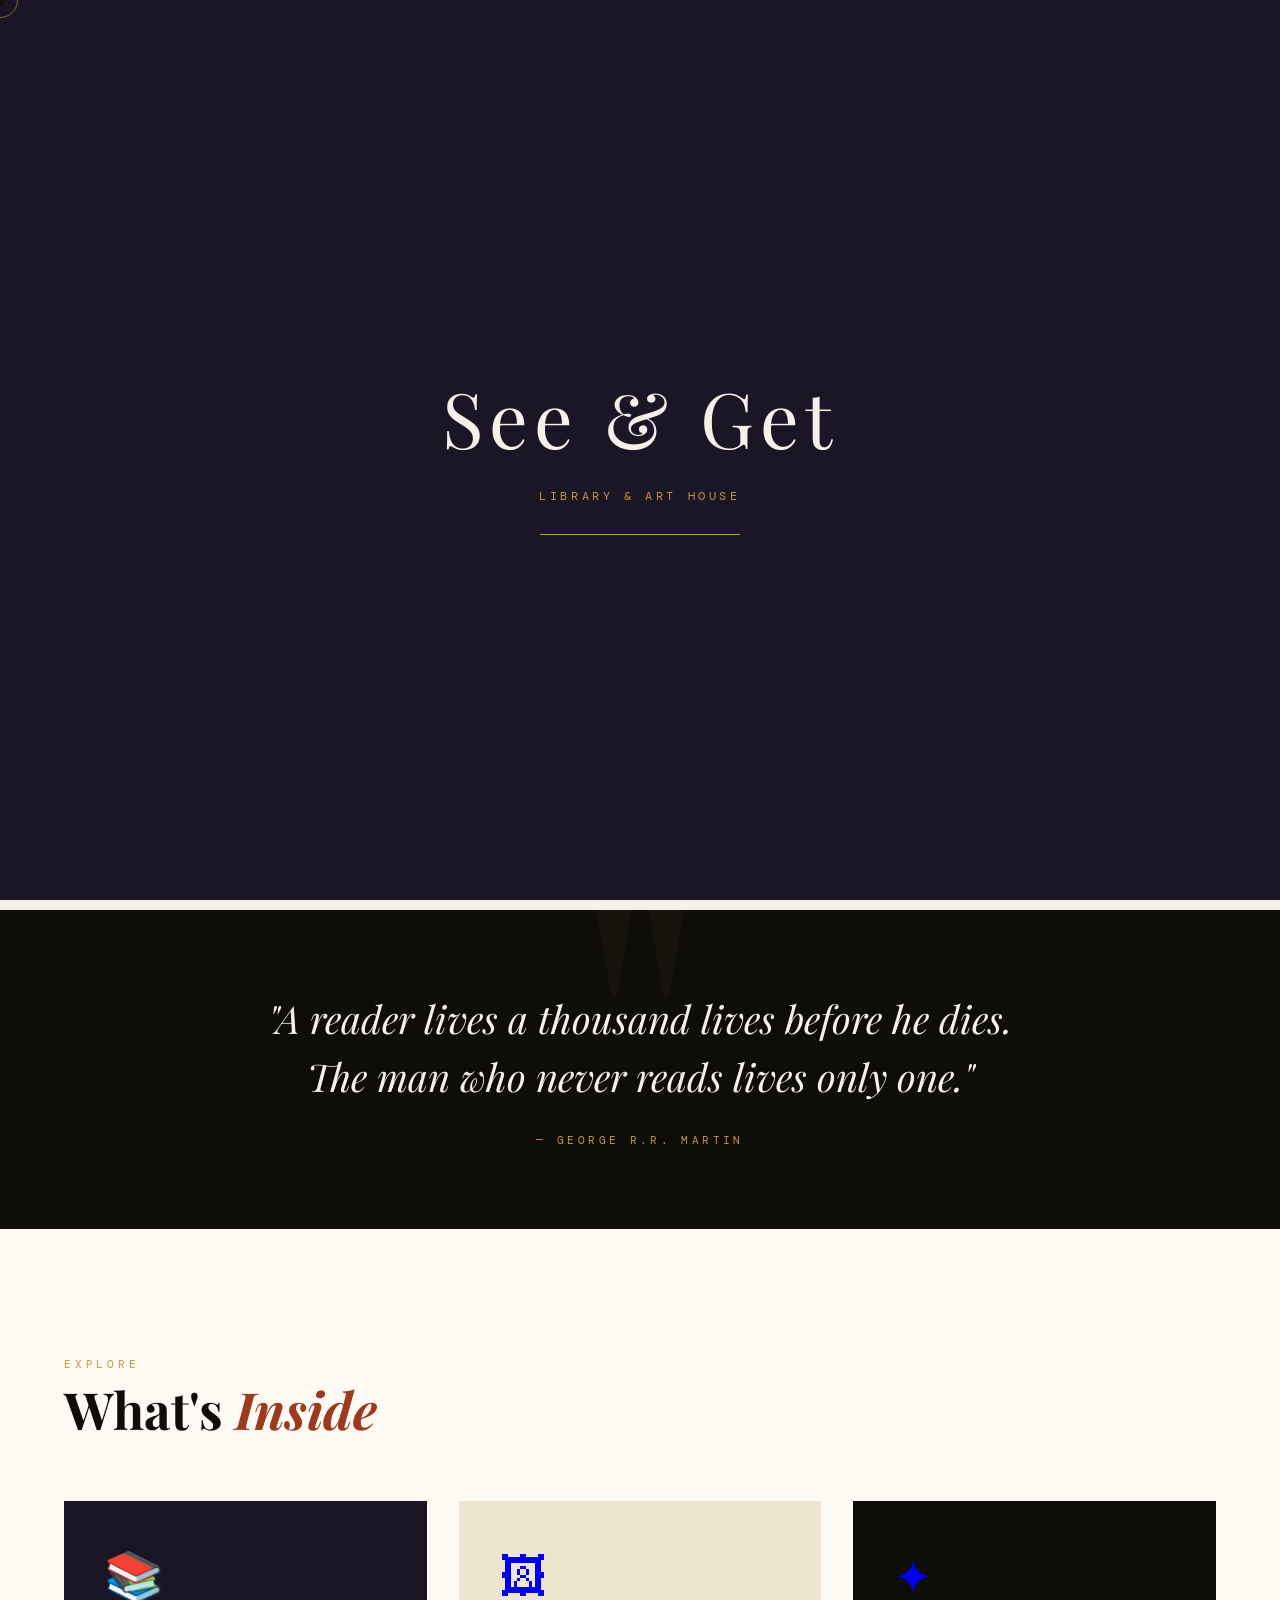
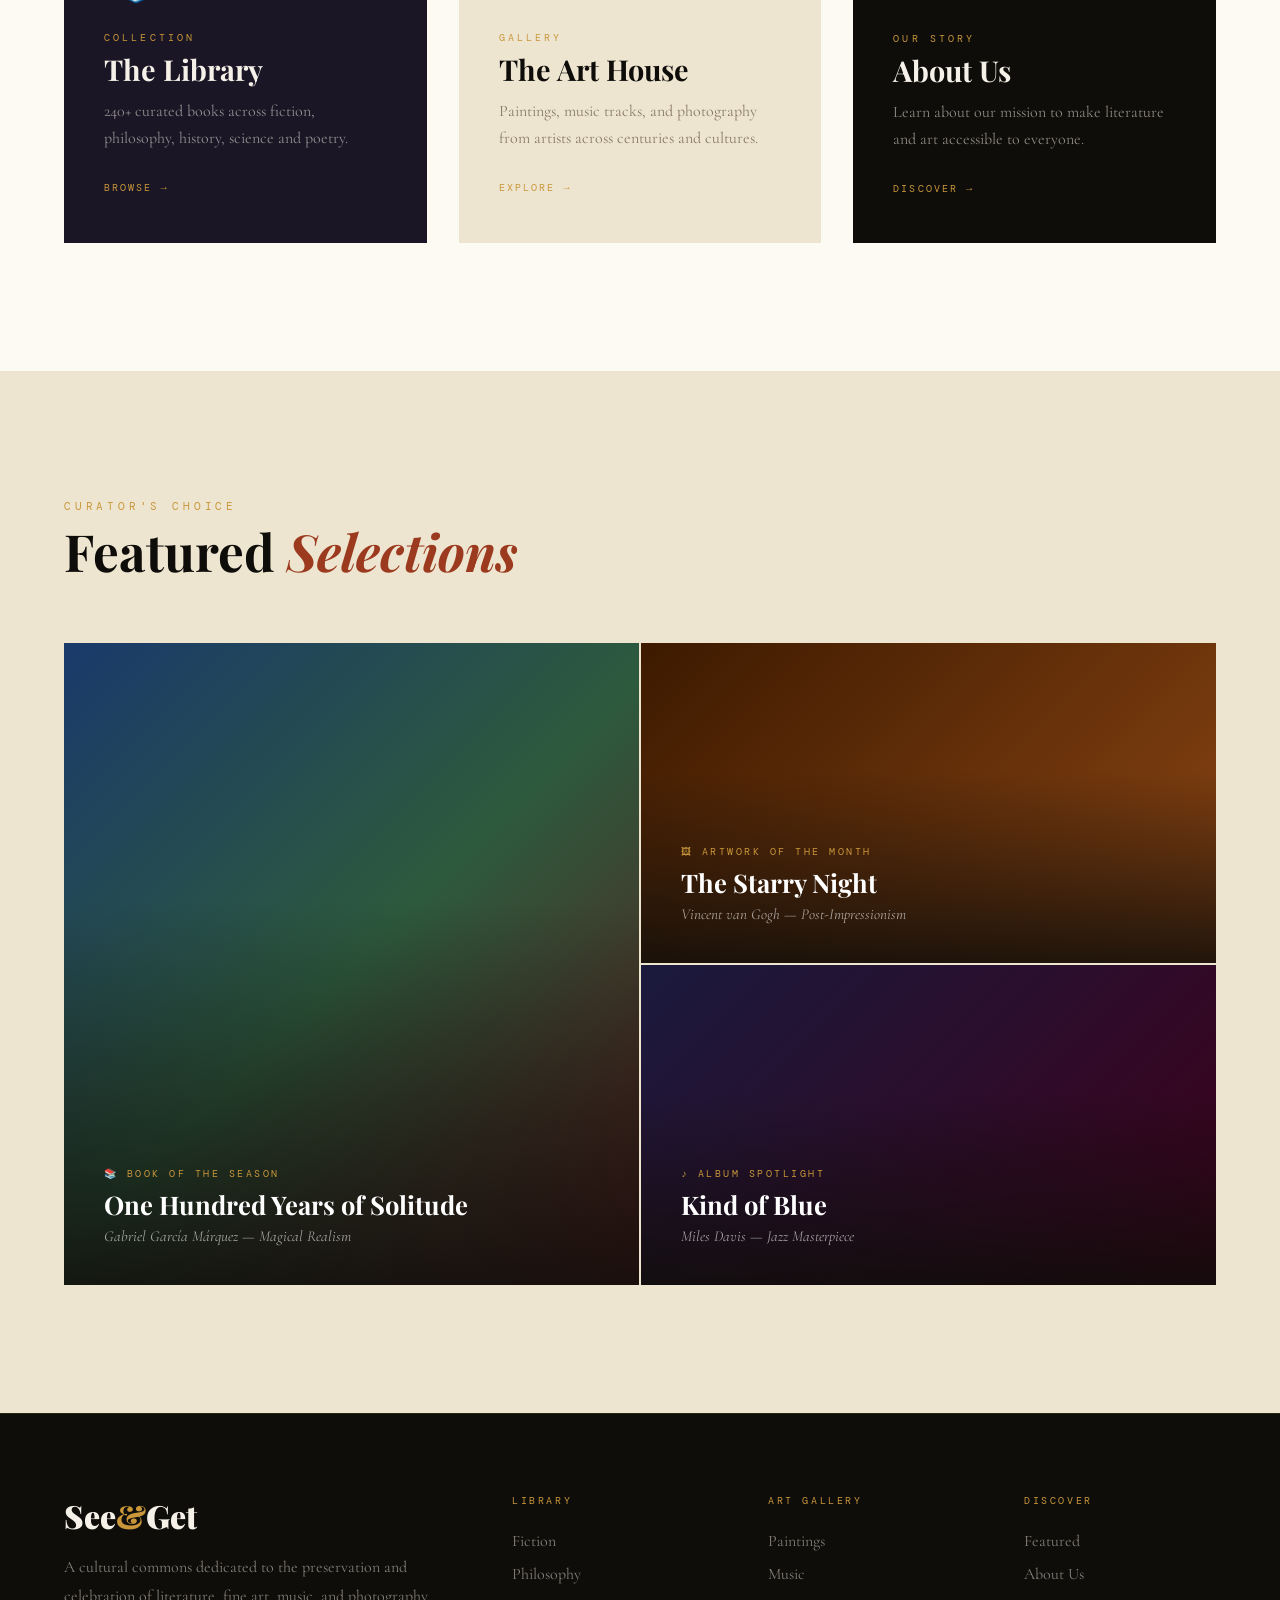
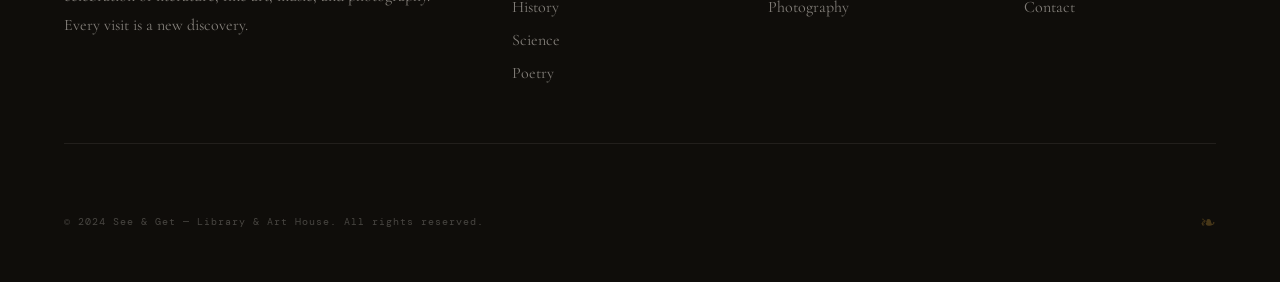
==== commit 48460894: "first project" ====
--- a/index.html
+++ b/index.html
@@ -1,1181 +1,11 @@
 <!DOCTYPE html>
 <html lang="en">
 <head>
-<meta charset="UTF-8">
-<meta name="viewport" content="width=device-width, initial-scale=1.0">
-<title>See & Get — Library & Art House</title>
-<link href="https://fonts.googleapis.com/css2?family=Playfair+Display:ital,wght@0,400;0,700;0,900;1,400;1,700&family=Cormorant+Garamond:ital,wght@0,300;0,400;0,600;1,300;1,400&family=DM+Mono:wght@300;400;500&display=swap" rel="stylesheet">
-
-<style>
-  :root {
-    --ink: #0f0d0a;
-    --cream: #f5f0e8;
-    --parchment: #ede5d0;
-    --gold: #c9973a;
-    --gold-light: #e8c97a;
-    --rust: #9b3a1e;
-    --sage: #4a6741;
-    --midnight: #1a1625;
-    --dust: #8a7968;
-    --white: #fdfaf4;
-  }
-
-  *, *::before, *::after { margin: 0; padding: 0; box-sizing: border-box; }
-
-  html { scroll-behavior: smooth; }
-
-  body {
-    font-family: 'Cormorant Garamond', serif;
-    background: var(--cream);
-    color: var(--ink);
-    overflow-x: hidden;
-    cursor: none;
-  }
-
-  /* CUSTOM CURSOR */
-  .cursor {
-    width: 12px; height: 12px;
-    background: var(--gold);
-    border-radius: 50%;
-    position: fixed;
-    pointer-events: none;
-    z-index: 9999;
-    transform: translate(-50%, -50%);
-    transition: transform 0.1s ease, width 0.2s ease, height 0.2s ease, background 0.2s;
-    mix-blend-mode: multiply;
-  }
-  .cursor-ring {
-    width: 36px; height: 36px;
-    border: 1.5px solid var(--gold);
-    border-radius: 50%;
-    position: fixed;
-    pointer-events: none;
-    z-index: 9998;
-    transform: translate(-50%, -50%);
-    transition: transform 0.18s ease, width 0.2s, height 0.2s, opacity 0.2s;
-    opacity: 0.6;
-  }
-  body:has(a:hover) .cursor, body:has(button:hover) .cursor { width: 20px; height: 20px; }
-
-  /* NOISE OVERLAY */
-  body::before {
-    content: '';
-    position: fixed;
-    inset: 0;
-    background-image: url("data:image/svg+xml,%3Csvg viewBox='0 0 256 256' xmlns='http://www.w3.org/2000/svg'%3E%3Cfilter id='noise'%3E%3CfeTurbulence type='fractalNoise' baseFrequency='0.9' numOctaves='4' stitchTiles='stitch'/%3E%3C/filter%3E%3Crect width='100%25' height='100%25' filter='url(%23noise)' opacity='0.04'/%3E%3C/svg%3E");
-    pointer-events: none;
-    z-index: 9990;
-    opacity: 0.4;
-  }
-
-  /* LOADER */
-  #loader {
-    position: fixed; inset: 0;
-    background: var(--midnight);
-    z-index: 9997;
-    display: flex;
-    align-items: center;
-    justify-content: center;
-    flex-direction: column;
-    gap: 20px;
-    transition: opacity 0.6s ease, visibility 0.6s;
-  }
-  #loader.hidden { opacity: 0; visibility: hidden; }
-  .loader-title {
-    font-family: 'Playfair Display', serif;
-    font-size: clamp(2.5rem, 6vw, 5rem);
-    color: var(--cream);
-    letter-spacing: 0.08em;
-    opacity: 0;
-    animation: fadeUp 0.8s 0.3s forwards;
-  }
-  .loader-sub {
-    font-family: 'DM Mono', monospace;
-    font-size: 0.75rem;
-    color: var(--gold);
-    letter-spacing: 0.3em;
-    text-transform: uppercase;
-    opacity: 0;
-    animation: fadeUp 0.8s 0.6s forwards;
-  }
-  .loader-bar {
-    width: 200px; height: 1px;
-    background: rgba(255,255,255,0.1);
-    margin-top: 10px;
-    overflow: hidden;
-    opacity: 0;
-    animation: fadeUp 0.8s 0.8s forwards;
-  }
-  .loader-bar-fill {
-    height: 100%;
-    background: var(--gold);
-    width: 0;
-    animation: loadBar 1.8s 1s cubic-bezier(.4,0,.2,1) forwards;
-  }
-  @keyframes loadBar { to { width: 100%; } }
-
-  /* NAV */
-  nav {
-    position: fixed; top: 0; left: 0; right: 0;
-    z-index: 100;
-    display: flex;
-    align-items: center;
-    justify-content: space-between;
-    padding: 1.4rem 4rem;
-    background: rgba(245,240,232,0.85);
-    backdrop-filter: blur(12px);
-    border-bottom: 1px solid rgba(201,151,58,0.2);
-    transition: padding 0.3s ease;
-  }
-  nav.scrolled { padding: 0.9rem 4rem; }
-  .nav-logo {
-    font-family: 'Playfair Display', serif;
-    font-size: 1.6rem;
-    font-weight: 900;
-    letter-spacing: 0.05em;
-    color: var(--ink);
-    text-decoration: none;
-    display: flex;
-    align-items: center;
-    gap: 8px;
-  }
-  .nav-logo span { color: var(--gold); }
-  .nav-links {
-    display: flex;
-    gap: 2.5rem;
-    list-style: none;
-    align-items: center;
-  }
-  .nav-links a {
-    font-family: 'DM Mono', monospace;
-    font-size: 0.72rem;
-    letter-spacing: 0.2em;
-    text-transform: uppercase;
-    color: var(--ink);
-    text-decoration: none;
-    position: relative;
-    transition: color 0.2s;
-  }
-  .nav-links a::after {
-    content: '';
-    position: absolute;
-    bottom: -4px; left: 0;
-    width: 0; height: 1px;
-    background: var(--gold);
-    transition: width 0.3s ease;
-  }
-  .nav-links a:hover { color: var(--gold); }
-  .nav-links a:hover::after { width: 100%; }
-
-  /* HERO */
-  #hero {
-    min-height: 100vh;
-    display: grid;
-    grid-template-columns: 1fr 1fr;
-    position: relative;
-    overflow: hidden;
-    padding-top: 80px;
-  }
-  .hero-left {
-    background: var(--midnight);
-    display: flex;
-    flex-direction: column;
-    justify-content: center;
-    padding: 8rem 5rem 8rem 6rem;
-    position: relative;
-    overflow: hidden;
-  }
-  .hero-left::before {
-    content: '';
-    position: absolute;
-    width: 600px; height: 600px;
-    background: radial-gradient(circle, rgba(201,151,58,0.15) 0%, transparent 70%);
-    top: 50%; left: 50%;
-    transform: translate(-50%,-50%);
-    pointer-events: none;
-  }
-  .hero-eyebrow {
-    font-family: 'DM Mono', monospace;
-    font-size: 0.7rem;
-    letter-spacing: 0.4em;
-    text-transform: uppercase;
-    color: var(--gold);
-    margin-bottom: 2rem;
-    opacity: 0;
-    animation: fadeUp 0.7s 1.8s forwards;
-  }
-  .hero-title {
-    font-family: 'Playfair Display', serif;
-    font-size: clamp(3.5rem, 5.5vw, 6rem);
-    font-weight: 900;
-    line-height: 1.0;
-    color: var(--cream);
-    margin-bottom: 1.5rem;
-    opacity: 0;
-    animation: fadeUp 0.7s 2s forwards;
-  }
-  .hero-title em { color: var(--gold); font-style: italic; }
-  .hero-desc {
-    font-size: 1.2rem;
-    line-height: 1.8;
-    color: rgba(245,240,232,0.6);
-    max-width: 360px;
-    margin-bottom: 3rem;
-    font-weight: 300;
-    opacity: 0;
-    animation: fadeUp 0.7s 2.2s forwards;
-  }
-  .hero-ctas {
-    display: flex; gap: 1rem; flex-wrap: wrap;
-    opacity: 0;
-    animation: fadeUp 0.7s 2.4s forwards;
-  }
-  .btn-primary {
-    background: var(--gold);
-    color: var(--ink);
-    border: none;
-    padding: 1rem 2.2rem;
-    font-family: 'DM Mono', monospace;
-    font-size: 0.72rem;
-    letter-spacing: 0.2em;
-    text-transform: uppercase;
-    cursor: none;
-    transition: transform 0.2s, box-shadow 0.2s;
-    text-decoration: none;
-    display: inline-block;
-  }
-  .btn-primary:hover { transform: translateY(-2px); box-shadow: 0 8px 30px rgba(201,151,58,0.4); }
-  .btn-outline {
-    background: transparent;
-    color: var(--cream);
-    border: 1px solid rgba(245,240,232,0.3);
-    padding: 1rem 2.2rem;
-    font-family: 'DM Mono', monospace;
-    font-size: 0.72rem;
-    letter-spacing: 0.2em;
-    text-transform: uppercase;
-    cursor: none;
-    transition: border-color 0.2s, color 0.2s;
-    text-decoration: none;
-    display: inline-block;
-  }
-  .btn-outline:hover { border-color: var(--gold); color: var(--gold); }
-
-  .hero-right {
-    background: var(--parchment);
-    position: relative;
-    display: flex;
-    align-items: center;
-    justify-content: center;
-    overflow: hidden;
-  }
-  .hero-visual {
-    width: 100%; height: 100%;
-    position: absolute;
-    inset: 0;
-  }
-  .floating-books {
-    position: absolute;
-    inset: 0;
-    display: flex;
-    align-items: center;
-    justify-content: center;
-  }
-  .book-stack {
-    position: relative;
-    width: 280px;
-    height: 380px;
-  }
-  .book {
-    position: absolute;
-    border-radius: 2px 8px 8px 2px;
-    box-shadow: 4px 6px 20px rgba(0,0,0,0.15), inset -3px 0 0 rgba(0,0,0,0.1);
-  }
-  .book-1 { width: 180px; height: 260px; background: linear-gradient(135deg, #8B3A2A, #c9503a); bottom: 60px; left: 20px; transform: rotate(-5deg); animation: float1 5s ease-in-out infinite; }
-  .book-2 { width: 160px; height: 230px; background: linear-gradient(135deg, #2d5a3d, #4a8a5a); bottom: 80px; left: 60px; transform: rotate(3deg); animation: float2 5.5s ease-in-out infinite; }
-  .book-3 { width: 170px; height: 250px; background: linear-gradient(135deg, #1a3a6b, #2a5a9b); bottom: 70px; left: 100px; transform: rotate(-2deg); animation: float1 6s ease-in-out infinite; }
-  .book-4 { width: 155px; height: 220px; background: linear-gradient(135deg, #5a3a1a, #9b6a2a); bottom: 90px; left: 50px; transform: rotate(6deg); animation: float2 4.8s ease-in-out infinite; }
-  .book-5 { width: 165px; height: 240px; background: linear-gradient(135deg, #3a1a5a, #6a3a8b); bottom: 75px; left: 80px; transform: rotate(-8deg) translateY(-30px); animation: float1 5.2s ease-in-out infinite; }
-  @keyframes float1 { 0%,100%{transform:rotate(-5deg) translateY(0)} 50%{transform:rotate(-5deg) translateY(-12px)} }
-  @keyframes float2 { 0%,100%{transform:rotate(3deg) translateY(0)} 50%{transform:rotate(3deg) translateY(-8px)} }
-
-  .hero-stat-row {
-    position: absolute;
-    bottom: 3rem; left: 0; right: 0;
-    display: flex;
-    justify-content: center;
-    gap: 3rem;
-    opacity: 0;
-    animation: fadeUp 0.7s 2.6s forwards;
-  }
-  .stat { text-align: center; }
-  .stat-num {
-    font-family: 'Playfair Display', serif;
-    font-size: 2.2rem;
-    font-weight: 700;
-    color: var(--gold);
-    display: block;
-  }
-  .stat-label {
-    font-family: 'DM Mono', monospace;
-    font-size: 0.65rem;
-    letter-spacing: 0.2em;
-    text-transform: uppercase;
-    color: rgba(245,240,232,0.5);
-  }
-
-  /* SECTION STYLES */
-  section { padding: 8rem 0; }
-  .section-inner { max-width: 1300px; margin: 0 auto; padding: 0 4rem; }
-
-  .section-header {
-    display: flex;
-    align-items: flex-end;
-    justify-content: space-between;
-    margin-bottom: 4rem;
-  }
-  .section-eyebrow {
-    font-family: 'DM Mono', monospace;
-    font-size: 0.68rem;
-    letter-spacing: 0.35em;
-    text-transform: uppercase;
-    color: var(--gold);
-    margin-bottom: 0.6rem;
-  }
-  .section-title {
-    font-family: 'Playfair Display', serif;
-    font-size: clamp(2.2rem, 4vw, 3.5rem);
-    font-weight: 700;
-    line-height: 1.1;
-    color: var(--ink);
-  }
-  .section-title em { color: var(--rust); font-style: italic; }
-
-  /* DIVIDER */
-  .divider {
-    display: flex;
-    align-items: center;
-    gap: 1.5rem;
-    margin: 0 4rem 5rem;
-    max-width: 1300px;
-    margin-left: auto;
-    margin-right: auto;
-    padding: 0 4rem;
-  }
-  .divider-line { flex: 1; height: 1px; background: linear-gradient(90deg, transparent, var(--gold), transparent); }
-  .divider-ornament { color: var(--gold); font-size: 1.2rem; }
-
-  /* LIBRARY SECTION */
-  #library { background: var(--white); }
-
-  .genre-tabs {
-    display: flex;
-    gap: 0.5rem;
-    flex-wrap: wrap;
-    margin-bottom: 3rem;
-  }
-  .genre-tab {
-    font-family: 'DM Mono', monospace;
-    font-size: 0.68rem;
-    letter-spacing: 0.15em;
-    text-transform: uppercase;
-    padding: 0.6rem 1.4rem;
-    border: 1px solid var(--parchment);
-    background: transparent;
-    color: var(--dust);
-    cursor: none;
-    transition: all 0.2s;
-  }
-  .genre-tab.active, .genre-tab:hover { background: var(--ink); color: var(--cream); border-color: var(--ink); }
-
-  .books-grid {
-    display: grid;
-    grid-template-columns: repeat(auto-fill, minmax(220px, 1fr));
-    gap: 2rem;
-  }
-
-  .book-card {
-    cursor: none;
-    transition: transform 0.3s ease;
-  }
-  .book-card:hover { transform: translateY(-6px); }
-  .book-cover {
-    width: 100%;
-    aspect-ratio: 2/3;
-    border-radius: 3px 10px 10px 3px;
-    position: relative;
-    overflow: hidden;
-    box-shadow: 6px 8px 30px rgba(0,0,0,0.15), inset -4px 0 0 rgba(0,0,0,0.08);
-    margin-bottom: 1rem;
-  }
-  .book-cover-inner {
-    width: 100%; height: 100%;
-    display: flex;
-    flex-direction: column;
-    justify-content: flex-end;
-    padding: 1.5rem 1.2rem;
-    position: relative;
-  }
-  .book-cover::after {
-    content: '';
-    position: absolute;
-    left: 0; top: 0; bottom: 0;
-    width: 18px;
-    background: rgba(0,0,0,0.18);
-    border-radius: 3px 0 0 3px;
-  }
-  .book-cover-title {
-    font-family: 'Playfair Display', serif;
-    font-size: 1.1rem;
-    font-weight: 700;
-    color: white;
-    line-height: 1.2;
-    position: relative;
-    z-index: 1;
-    text-shadow: 0 2px 10px rgba(0,0,0,0.4);
-  }
-  .book-cover-author {
-    font-family: 'Cormorant Garamond', serif;
-    font-size: 0.8rem;
-    color: rgba(255,255,255,0.75);
-    margin-top: 4px;
-    position: relative;
-    z-index: 1;
-  }
-  .book-meta { padding: 0 4px; }
-  .book-genre-tag {
-    font-family: 'DM Mono', monospace;
-    font-size: 0.6rem;
-    letter-spacing: 0.15em;
-    text-transform: uppercase;
-    color: var(--gold);
-    margin-bottom: 4px;
-    display: block;
-  }
-  .book-name {
-    font-family: 'Playfair Display', serif;
-    font-size: 1rem;
-    font-weight: 600;
-    color: var(--ink);
-    margin-bottom: 2px;
-  }
-  .book-author-name {
-    font-family: 'Cormorant Garamond', serif;
-    font-size: 0.85rem;
-    color: var(--dust);
-    font-style: italic;
-  }
-
-  /* BOOK MODAL */
-  .modal-overlay {
-    position: fixed; inset: 0;
-    background: rgba(15,13,10,0.85);
-    z-index: 500;
-    display: flex;
-    align-items: center;
-    justify-content: center;
-    opacity: 0;
-    visibility: hidden;
-    transition: opacity 0.3s, visibility 0.3s;
-    backdrop-filter: blur(6px);
-    padding: 2rem;
-  }
-  .modal-overlay.open { opacity: 1; visibility: visible; }
-  .modal {
-    background: var(--white);
-    max-width: 700px;
-    width: 100%;
-    max-height: 85vh;
-    overflow-y: auto;
-    position: relative;
-    transform: translateY(30px) scale(0.97);
-    transition: transform 0.3s ease;
-  }
-  .modal-overlay.open .modal { transform: translateY(0) scale(1); }
-  .modal-close {
-    position: absolute;
-    top: 1.5rem; right: 1.5rem;
-    background: none; border: none;
-    font-size: 1.5rem;
-    cursor: none;
-    color: var(--dust);
-    transition: color 0.2s;
-    z-index: 10;
-    line-height: 1;
-  }
-  .modal-close:hover { color: var(--ink); }
-  .modal-book-header {
-    display: grid;
-    grid-template-columns: 160px 1fr;
-    gap: 2rem;
-    padding: 2.5rem;
-    background: var(--parchment);
-  }
-  .modal-cover {
-    width: 160px;
-    aspect-ratio: 2/3;
-    border-radius: 2px 8px 8px 2px;
-    position: relative;
-    overflow: hidden;
-    box-shadow: 4px 6px 20px rgba(0,0,0,0.2);
-  }
-  .modal-cover-inner {
-    width: 100%; height: 100%;
-    display: flex;
-    flex-direction: column;
-    justify-content: flex-end;
-    padding: 1rem;
-  }
-  .modal-cover::after {
-    content: '';
-    position: absolute;
-    left: 0; top: 0; bottom: 0;
-    width: 14px;
-    background: rgba(0,0,0,0.2);
-    border-radius: 2px 0 0 2px;
-  }
-  .modal-cover-title {
-    font-family: 'Playfair Display', serif;
-    font-size: 0.9rem;
-    font-weight: 700;
-    color: white;
-    line-height: 1.2;
-    position: relative;
-    z-index: 1;
-    text-shadow: 0 1px 8px rgba(0,0,0,0.5);
-  }
-  .modal-info { display: flex; flex-direction: column; justify-content: center; }
-  .modal-genre {
-    font-family: 'DM Mono', monospace;
-    font-size: 0.65rem;
-    letter-spacing: 0.25em;
-    text-transform: uppercase;
-    color: var(--gold);
-    margin-bottom: 0.5rem;
-  }
-  .modal-title {
-    font-family: 'Playfair Display', serif;
-    font-size: 1.8rem;
-    font-weight: 700;
-    line-height: 1.1;
-    color: var(--ink);
-    margin-bottom: 0.4rem;
-  }
-  .modal-author {
-    font-family: 'Cormorant Garamond', serif;
-    font-size: 1rem;
-    color: var(--dust);
-    font-style: italic;
-    margin-bottom: 1.2rem;
-  }
-  .modal-stats {
-    display: flex; gap: 1.5rem;
-  }
-  .modal-stat {
-    text-align: center;
-    padding: 0.6rem 1rem;
-    background: white;
-    border-radius: 2px;
-  }
-  .modal-stat-val {
-    font-family: 'Playfair Display', serif;
-    font-size: 1.2rem;
-    font-weight: 700;
-    color: var(--gold);
-    display: block;
-  }
-  .modal-stat-key {
-    font-family: 'DM Mono', monospace;
-    font-size: 0.58rem;
-    letter-spacing: 0.15em;
-    text-transform: uppercase;
-    color: var(--dust);
-  }
-  .modal-body { padding: 2.5rem; }
-  .modal-section-title {
-    font-family: 'Playfair Display', serif;
-    font-size: 1rem;
-    font-weight: 600;
-    color: var(--ink);
-    margin-bottom: 1rem;
-    padding-bottom: 0.5rem;
-    border-bottom: 1px solid var(--parchment);
-  }
-  .modal-description {
-    font-family: 'Cormorant Garamond', serif;
-    font-size: 1.05rem;
-    line-height: 1.9;
-    color: #3a3530;
-    margin-bottom: 2rem;
-  }
-  .modal-tags {
-    display: flex; gap: 0.5rem; flex-wrap: wrap;
-    margin-bottom: 2rem;
-  }
-  .tag {
-    font-family: 'DM Mono', monospace;
-    font-size: 0.6rem;
-    letter-spacing: 0.1em;
-    text-transform: uppercase;
-    padding: 0.4rem 0.8rem;
-    border: 1px solid var(--parchment);
-    color: var(--dust);
-  }
-  .modal-actions { display: flex; gap: 1rem; }
-  .btn-read {
-    background: var(--ink);
-    color: var(--cream);
-    border: none;
-    padding: 0.9rem 2rem;
-    font-family: 'DM Mono', monospace;
-    font-size: 0.68rem;
-    letter-spacing: 0.18em;
-    text-transform: uppercase;
-    cursor: none;
-    transition: background 0.2s;
-  }
-  .btn-read:hover { background: var(--gold); color: var(--ink); }
-  .btn-save {
-    background: transparent;
-    color: var(--ink);
-    border: 1px solid var(--parchment);
-    padding: 0.9rem 2rem;
-    font-family: 'DM Mono', monospace;
-    font-size: 0.68rem;
-    letter-spacing: 0.18em;
-    text-transform: uppercase;
-    cursor: none;
-    transition: all 0.2s;
-  }
-  .btn-save:hover { border-color: var(--gold); color: var(--gold); }
-
-  /* ART SECTION */
-  #art { background: var(--midnight); }
-  #art .section-title { color: var(--cream); }
-  #art .section-eyebrow { color: var(--gold-light); }
-
-  .art-tabs {
-    display: flex;
-    gap: 0;
-    margin-bottom: 3.5rem;
-    border-bottom: 1px solid rgba(245,240,232,0.1);
-  }
-  .art-tab {
-    font-family: 'DM Mono', monospace;
-    font-size: 0.7rem;
-    letter-spacing: 0.2em;
-    text-transform: uppercase;
-    padding: 1rem 2rem;
-    border: none;
-    background: transparent;
-    color: rgba(245,240,232,0.4);
-    cursor: none;
-    border-bottom: 2px solid transparent;
-    margin-bottom: -1px;
-    transition: all 0.2s;
-    display: flex;
-    align-items: center;
-    gap: 0.6rem;
-  }
-  .art-tab.active, .art-tab:hover { color: var(--gold); border-bottom-color: var(--gold); }
-  .art-tab-icon { font-size: 1rem; }
-
-  .art-panel { display: none; }
-  .art-panel.active { display: block; }
-
-  /* PAINTINGS */
-  .paintings-grid {
-    display: grid;
-    grid-template-columns: repeat(3, 1fr);
-    gap: 1.5rem;
-  }
-  .painting-card {
-    position: relative;
-    cursor: none;
-    overflow: hidden;
-    group: true;
-  }
-  .painting-frame {
-    border: 12px solid #2a2015;
-    box-shadow: 0 0 0 1px rgba(201,151,58,0.3), inset 0 0 0 1px rgba(201,151,58,0.2), 6px 10px 40px rgba(0,0,0,0.5);
-    position: relative;
-    overflow: hidden;
-  }
-  .painting-img {
-    width: 100%;
-    aspect-ratio: 4/3;
-    object-fit: cover;
-    display: block;
-    transition: transform 0.5s ease;
-  }
-  .painting-card:hover .painting-img { transform: scale(1.05); }
-  .painting-overlay {
-    position: absolute;
-    inset: 12px;
-    background: linear-gradient(to top, rgba(15,13,10,0.9) 0%, transparent 50%);
-    opacity: 0;
-    transition: opacity 0.3s;
-    display: flex;
-    align-items: flex-end;
-    padding: 1.5rem;
-  }
-  .painting-card:hover .painting-overlay { opacity: 1; }
-  .painting-info { }
-  .painting-title {
-    font-family: 'Playfair Display', serif;
-    font-size: 1.1rem;
-    font-weight: 600;
-    color: white;
-    margin-bottom: 2px;
-  }
-  .painting-artist {
-    font-family: 'Cormorant Garamond', serif;
-    font-size: 0.85rem;
-    color: var(--gold-light);
-    font-style: italic;
-  }
-  .painting-label {
-    margin-top: 0.8rem;
-    padding-left: 4px;
-  }
-  .painting-label-title {
-    font-family: 'Cormorant Garamond', serif;
-    font-size: 0.95rem;
-    color: rgba(245,240,232,0.6);
-  }
-  .painting-label-title strong {
-    color: var(--cream);
-    font-weight: 600;
-    font-style: italic;
-  }
-  .view-btn {
-    position: absolute;
-    top: 24px; right: 24px;
-    background: var(--gold);
-    color: var(--ink);
-    border: none;
-    width: 36px; height: 36px;
-    display: flex;
-    align-items: center;
-    justify-content: center;
-    font-size: 0.9rem;
-    cursor: none;
-    opacity: 0;
-    transform: scale(0.8);
-    transition: opacity 0.2s, transform 0.2s;
-  }
-  .painting-card:hover .view-btn { opacity: 1; transform: scale(1); }
-
-  /* MUSIC */
-  .music-grid {
-    display: grid;
-    grid-template-columns: repeat(auto-fill, minmax(280px, 1fr));
-    gap: 1.5rem;
-  }
-  .music-card {
-    background: rgba(255,255,255,0.04);
-    border: 1px solid rgba(245,240,232,0.08);
-    padding: 1.5rem;
-    cursor: none;
-    transition: background 0.2s, border-color 0.2s;
-    position: relative;
-  }
-  .music-card:hover { background: rgba(201,151,58,0.08); border-color: rgba(201,151,58,0.3); }
-  .music-card.playing { background: rgba(201,151,58,0.12); border-color: rgba(201,151,58,0.5); }
-  .music-album {
-    width: 80px; height: 80px;
-    border-radius: 50%;
-    margin-bottom: 1.2rem;
-    position: relative;
-    overflow: hidden;
-    display: flex;
-    align-items: center;
-    justify-content: center;
-    font-size: 2rem;
-  }
-  .vinyl-ring {
-    width: 100%; height: 100%;
-    border-radius: 50%;
-    position: absolute;
-    inset: 0;
-    background: repeating-radial-gradient(circle, rgba(255,255,255,0.05) 0px, rgba(255,255,255,0.05) 1px, transparent 1px, transparent 4px);
-  }
-  .music-card.playing .music-album { animation: spin 4s linear infinite; }
-  @keyframes spin { to { transform: rotate(360deg); } }
-  .music-track-title {
-    font-family: 'Playfair Display', serif;
-    font-size: 1.05rem;
-    font-weight: 600;
-    color: var(--cream);
-    margin-bottom: 3px;
-  }
-  .music-artist {
-    font-family: 'Cormorant Garamond', serif;
-    font-size: 0.85rem;
-    color: rgba(245,240,232,0.5);
-    font-style: italic;
-    margin-bottom: 1rem;
-  }
-  .music-controls {
-    display: flex;
-    align-items: center;
-    gap: 0.8rem;
-  }
-  .play-btn {
-    width: 38px; height: 38px;
-    border-radius: 50%;
-    background: var(--gold);
-    border: none;
-    display: flex;
-    align-items: center;
-    justify-content: center;
-    cursor: none;
-    font-size: 0.8rem;
-    color: var(--ink);
-    transition: transform 0.2s, box-shadow 0.2s;
-  }
-  .play-btn:hover { transform: scale(1.1); box-shadow: 0 4px 20px rgba(201,151,58,0.4); }
-  .music-progress {
-    flex: 1;
-    height: 3px;
-    background: rgba(255,255,255,0.1);
-    border-radius: 2px;
-    overflow: hidden;
-  }
-  .music-progress-fill {
-    height: 100%;
-    background: var(--gold);
-    width: 0;
-    transition: width 0.1s linear;
-  }
-  .music-duration {
-    font-family: 'DM Mono', monospace;
-    font-size: 0.62rem;
-    color: rgba(245,240,232,0.3);
-    letter-spacing: 0.05em;
-  }
-  .music-genre-badge {
-    position: absolute;
-    top: 1.2rem; right: 1.2rem;
-    font-family: 'DM Mono', monospace;
-    font-size: 0.58rem;
-    letter-spacing: 0.15em;
-    text-transform: uppercase;
-    color: var(--gold);
-    border: 1px solid rgba(201,151,58,0.3);
-    padding: 2px 8px;
-  }
-  .music-visualizer {
-    display: flex;
-    align-items: flex-end;
-    gap: 2px;
-    height: 20px;
-    opacity: 0;
-    transition: opacity 0.2s;
-  }
-  .music-card.playing .music-visualizer { opacity: 1; }
-  .viz-bar {
-    width: 3px;
-    background: var(--gold);
-    border-radius: 2px;
-    animation: vizAnim 0.6s ease-in-out infinite alternate;
-  }
-  .viz-bar:nth-child(2) { animation-delay: 0.1s; }
-  .viz-bar:nth-child(3) { animation-delay: 0.2s; }
-  .viz-bar:nth-child(4) { animation-delay: 0.3s; }
-  .viz-bar:nth-child(5) { animation-delay: 0.4s; }
-  @keyframes vizAnim { from{height:4px} to{height:16px} }
-
-  /* PHOTOGRAPHY */
-  .photo-masonry {
-    columns: 3;
-    column-gap: 1.2rem;
-  }
-  .photo-item {
-    break-inside: avoid;
-    margin-bottom: 1.2rem;
-    position: relative;
-    overflow: hidden;
-    cursor: none;
-  }
-  .photo-img {
-    width: 100%;
-    display: block;
-    transition: transform 0.4s ease;
-    filter: sepia(20%) contrast(1.05);
-  }
-  .photo-item:hover .photo-img { transform: scale(1.04); filter: sepia(0%) contrast(1); }
-  .photo-caption {
-    position: absolute;
-    bottom: 0; left: 0; right: 0;
-    background: linear-gradient(to top, rgba(15,13,10,0.9), transparent);
-    padding: 2rem 1.2rem 1rem;
-    transform: translateY(100%);
-    transition: transform 0.3s ease;
-  }
-  .photo-item:hover .photo-caption { transform: translateY(0); }
-  .photo-cap-title {
-    font-family: 'Playfair Display', serif;
-    font-size: 0.95rem;
-    color: white;
-    font-style: italic;
-  }
-  .photo-cap-meta {
-    font-family: 'DM Mono', monospace;
-    font-size: 0.58rem;
-    letter-spacing: 0.15em;
-    text-transform: uppercase;
-    color: var(--gold-light);
-    margin-top: 3px;
-  }
-
-  /* FEATURED SHELF */
-  #featured { background: var(--parchment); }
-  .featured-grid {
-    display: grid;
-    grid-template-columns: 1fr 1fr;
-    gap: 2px;
-  }
-  .featured-item {
-    position: relative;
-    overflow: hidden;
-    cursor: none;
-    min-height: 320px;
-    display: flex;
-    align-items: flex-end;
-  }
-  .featured-item:first-child { grid-row: span 2; min-height: 640px; }
-  .featured-bg {
-    position: absolute; inset: 0;
-    background-size: cover;
-    background-position: center;
-    transition: transform 0.5s ease;
-  }
-  .featured-item:hover .featured-bg { transform: scale(1.04); }
-  .featured-overlay {
-    position: absolute; inset: 0;
-    background: linear-gradient(to top, rgba(15,13,10,0.85) 0%, transparent 60%);
-  }
-  .featured-content {
-    position: relative;
-    z-index: 2;
-    padding: 2.5rem;
-  }
-  .featured-type {
-    font-family: 'DM Mono', monospace;
-    font-size: 0.62rem;
-    letter-spacing: 0.25em;
-    text-transform: uppercase;
-    color: var(--gold);
-    margin-bottom: 0.6rem;
-    display: block;
-  }
-  .featured-title {
-    font-family: 'Playfair Display', serif;
-    font-size: 1.6rem;
-    font-weight: 700;
-    color: white;
-    line-height: 1.15;
-    margin-bottom: 0.5rem;
-  }
-  .featured-subtitle {
-    font-family: 'Cormorant Garamond', serif;
-    font-size: 0.95rem;
-    color: rgba(255,255,255,0.6);
-    font-style: italic;
-  }
-
-  /* QUOTE BANNER */
-  .quote-banner {
-    background: var(--ink);
-    padding: 5rem 4rem;
-    text-align: center;
-    position: relative;
-    overflow: hidden;
-  }
-  .quote-banner::before {
-    content: '"';
-    position: absolute;
-    font-family: 'Playfair Display', serif;
-    font-size: 30rem;
-    color: rgba(201,151,58,0.04);
-    top: -8rem;
-    left: 50%;
-    transform: translateX(-50%);
-    line-height: 1;
-    pointer-events: none;
-  }
-  .quote-text {
-    font-family: 'Playfair Display', serif;
-    font-size: clamp(1.5rem, 3vw, 2.5rem);
-    font-style: italic;
-    color: var(--cream);
-    max-width: 800px;
-    margin: 0 auto 1.5rem;
-    line-height: 1.5;
-    position: relative;
-  }
-  .quote-author {
-    font-family: 'DM Mono', monospace;
-    font-size: 0.7rem;
-    letter-spacing: 0.3em;
-    text-transform: uppercase;
-    color: var(--gold);
-  }
-
-  /* FOOTER */
-  footer {
-    background: var(--ink);
-    color: var(--cream);
-    padding: 5rem 4rem 3rem;
-    border-top: 1px solid rgba(201,151,58,0.15);
-  }
-  .footer-inner { max-width: 1300px; margin: 0 auto; }
-  .footer-top {
-    display: grid;
-    grid-template-columns: 2fr 1fr 1fr 1fr;
-    gap: 4rem;
-    margin-bottom: 4rem;
-    padding-bottom: 3rem;
-    border-bottom: 1px solid rgba(245,240,232,0.08);
-  }
-  .footer-brand-name {
-    font-family: 'Playfair Display', serif;
-    font-size: 2rem;
-    font-weight: 900;
-    color: var(--cream);
-    margin-bottom: 1rem;
-  }
-  .footer-brand-name span { color: var(--gold); }
-  .footer-brand-desc {
-    font-family: 'Cormorant Garamond', serif;
-    font-size: 1rem;
-    line-height: 1.8;
-    color: rgba(245,240,232,0.5);
-  }
-  .footer-col-title {
-    font-family: 'DM Mono', monospace;
-    font-size: 0.65rem;
-    letter-spacing: 0.25em;
-    text-transform: uppercase;
-    color: var(--gold);
-    margin-bottom: 1.5rem;
-  }
-  .footer-links { list-style: none; }
-  .footer-links li { margin-bottom: 0.8rem; }
-  .footer-links a {
-    font-family: 'Cormorant Garamond', serif;
-    font-size: 1rem;
-    color: rgba(245,240,232,0.5);
-    text-decoration: none;
-    transition: color 0.2s;
-  }
-  .footer-links a:hover { color: var(--cream); }
-  .footer-bottom {
-    display: flex;
-    align-items: center;
-    justify-content: space-between;
-  }
-  .footer-copy {
-    font-family: 'DM Mono', monospace;
-    font-size: 0.62rem;
-    letter-spacing: 0.1em;
-    color: rgba(245,240,232,0.25);
-  }
-  .footer-ornament {
-    font-family: 'Playfair Display', serif;
-    font-size: 1.2rem;
-    color: rgba(201,151,58,0.3);
-  }
-
-  /* ANIMATIONS */
-  @keyframes fadeUp {
-    from { opacity: 0; transform: translateY(20px); }
-    to { opacity: 1; transform: translateY(0); }
-  }
-  .reveal {
-    opacity: 0;
-    transform: translateY(28px);
-    transition: opacity 0.7s ease, transform 0.7s ease;
-  }
-  .reveal.visible { opacity: 1; transform: translateY(0); }
-
-  /* SCROLLBAR */
-  ::-webkit-scrollbar { width: 6px; }
-  ::-webkit-scrollbar-track { background: var(--cream); }
-  ::-webkit-scrollbar-thumb { background: var(--gold); }
-
-  /* PAINTING LIGHTBOX */
-  #lightbox {
-    position: fixed; inset: 0;
-    background: rgba(0,0,0,0.95);
-    z-index: 600;
-    display: flex;
-    align-items: center;
-    justify-content: center;
-    opacity: 0;
-    visibility: hidden;
-    transition: opacity 0.3s, visibility 0.3s;
-  }
-  #lightbox.open { opacity: 1; visibility: visible; }
-  .lightbox-close {
-    position: absolute;
-    top: 2rem; right: 2rem;
-    background: none; border: none;
-    color: white;
-    font-size: 2rem;
-    cursor: none;
-  }
-  .lightbox-painting {
-    max-width: 80vw;
-    max-height: 80vh;
-    border: 16px solid #1a150d;
-    box-shadow: 0 0 0 2px rgba(201,151,58,0.3), 0 30px 80px rgba(0,0,0,0.8);
-    display: flex;
-    align-items: center;
-    justify-content: center;
-    font-size: 6rem;
-    width: 500px;
-    height: 380px;
-    background: #1a150d;
-  }
-  .lightbox-info {
-    position: absolute;
-    bottom: 3rem;
-    left: 50%;
-    transform: translateX(-50%);
-    text-align: center;
-  }
-  .lightbox-title {
-    font-family: 'Playfair Display', serif;
-    font-size: 1.4rem;
-    font-style: italic;
-    color: white;
-    margin-bottom: 4px;
-  }
-  .lightbox-artist {
-    font-family: 'DM Mono', monospace;
-    font-size: 0.7rem;
-    letter-spacing: 0.2em;
-    text-transform: uppercase;
-    color: var(--gold);
-  }
-
-  /* RESPONSIVE */
-  @media (max-width: 900px) {
-    #hero { grid-template-columns: 1fr; }
-    .hero-right { display: none; }
-    nav { padding: 1rem 2rem; }
-    .section-inner { padding: 0 2rem; }
-    .paintings-grid { grid-template-columns: 1fr 1fr; }
-    .photo-masonry { columns: 2; }
-    .footer-top { grid-template-columns: 1fr 1fr; gap: 2rem; }
-    .featured-grid { grid-template-columns: 1fr; }
-    .featured-item:first-child { grid-row: span 1; min-height: 320px; }
-    .modal-book-header { grid-template-columns: 1fr; }
-    .modal-cover { width: 120px; }
-  }
-</style>
+  <meta charset="UTF-8">
+  <meta name="viewport" content="width=device-width, initial-scale=1.0">
+  <title>See & Get — Library & Art House</title>
+  <link href="https://fonts.googleapis.com/css2?family=Playfair+Display:ital,wght@0,400;0,700;0,900;1,400;1,700&family=Cormorant+Garamond:ital,wght@0,300;0,400;0,600;1,300;1,400&family=DM+Mono:wght@300;400;500&display=swap" rel="stylesheet">
+  <link rel="stylesheet" href="style.css">
 </head>
 <body>
 
@@ -1192,11 +22,13 @@
 
 <!-- NAV -->
 <nav id="mainNav">
-  <a href="#hero" class="nav-logo">See<span>&</span>Get</a>
+  <a href="index.html" class="nav-logo">See<span>&</span>Get</a>
   <ul class="nav-links">
-    <li><a href="#library">Library</a></li>
-    <li><a href="#art">Art</a></li>
-    <li><a href="#featured">Featured</a></li>
+    <li><a href="library.html">Library</a></li>
+    <li><a href="art.html">Art</a></li>
+    <li><a href="index.html#featured">Featured</a></li>
+    <li><a href="about.html">About</a></li>
+    <li><a href="contact.html">Contact</a></li>
   </ul>
 </nav>
 
@@ -1207,8 +39,8 @@
     <h1 class="hero-title">Where Words<br>Meet <em>Art</em></h1>
     <p class="hero-desc">A curated sanctuary of literature and visual art. Explore our library, discover paintings, lose yourself in music, and witness the world through photography.</p>
     <div class="hero-ctas">
-      <a href="#library" class="btn-primary">Browse Library</a>
-      <a href="#art" class="btn-outline">Explore Art</a>
+      <a href="library.html" class="btn-primary">Browse Library</a>
+      <a href="art.html" class="btn-outline">Explore Art</a>
     </div>
     <div class="hero-stat-row">
       <div class="stat">
@@ -1244,67 +76,43 @@
   <span class="quote-author">— George R.R. Martin</span>
 </div>
 
-<!-- LIBRARY SECTION -->
-<section id="library">
+<!-- PREVIEW CARDS -->
+<section style="background: var(--white); padding: 8rem 0;">
   <div class="section-inner">
     <div class="section-header reveal">
       <div>
-        <div class="section-eyebrow">The Collection</div>
-        <h2 class="section-title">Library <em>Shelves</em></h2>
+        <div class="section-eyebrow">Explore</div>
+        <h2 class="section-title">What's <em>Inside</em></h2>
       </div>
     </div>
-    <div class="genre-tabs reveal" id="genreTabs">
-      <button class="genre-tab active" data-genre="all">All Books</button>
-      <button class="genre-tab" data-genre="fiction">Fiction</button>
-      <button class="genre-tab" data-genre="philosophy">Philosophy</button>
-      <button class="genre-tab" data-genre="history">History</button>
-      <button class="genre-tab" data-genre="science">Science</button>
-      <button class="genre-tab" data-genre="poetry">Poetry</button>
-    </div>
-    <div class="books-grid reveal" id="booksGrid"></div>
-  </div>
-</section>
-
-<!-- ART SECTION -->
-<section id="art">
-  <div class="section-inner">
-    <div class="section-header reveal">
-      <div>
-        <div class="section-eyebrow">The Gallery</div>
-        <h2 class="section-title" style="color:var(--cream)">Art <em style="color:var(--gold-light)">Sections</em></h2>
-      </div>
-    </div>
-    <div class="art-tabs reveal">
-      <button class="art-tab active" data-art="paintings">
-        <span class="art-tab-icon">🖼</span> Paintings
-      </button>
-      <button class="art-tab" data-art="music">
-        <span class="art-tab-icon">♪</span> Music
-      </button>
-      <button class="art-tab" data-art="photography">
-        <span class="art-tab-icon">📷</span> Photography
-      </button>
-    </div>
-
-    <!-- PAINTINGS -->
-    <div class="art-panel active" id="panel-paintings">
-      <div class="paintings-grid reveal" id="paintingsGrid"></div>
-    </div>
-
-    <!-- MUSIC -->
-    <div class="art-panel" id="panel-music">
-      <div class="music-grid reveal" id="musicGrid"></div>
-    </div>
-
-    <!-- PHOTOGRAPHY -->
-    <div class="art-panel" id="panel-photography">
-      <div class="photo-masonry reveal" id="photoGrid"></div>
+    <div style="display: grid; grid-template-columns: repeat(auto-fit, minmax(280px, 1fr)); gap: 2rem;" class="reveal">
+      <a href="library.html" style="text-decoration:none; display:block; background: var(--midnight); padding: 3rem 2.5rem; transition: transform 0.3s; position:relative; overflow:hidden;" onmouseover="this.style.transform='translateY(-6px)'" onmouseout="this.style.transform='translateY(0)'">
+        <div style="font-size: 3rem; margin-bottom: 1.5rem;">📚</div>
+        <div style="font-family:'DM Mono',monospace; font-size:0.65rem; letter-spacing:0.3em; text-transform:uppercase; color:var(--gold); margin-bottom:0.6rem;">Collection</div>
+        <h3 style="font-family:'Playfair Display',serif; font-size:1.8rem; font-weight:700; color:var(--cream); margin-bottom:0.8rem; line-height:1.1;">The Library</h3>
+        <p style="font-family:'Cormorant Garamond',serif; font-size:1rem; color:rgba(245,240,232,0.55); line-height:1.7;">240+ curated books across fiction, philosophy, history, science and poetry.</p>
+        <div style="margin-top:1.8rem; font-family:'DM Mono',monospace; font-size:0.65rem; letter-spacing:0.2em; text-transform:uppercase; color:var(--gold);">Browse →</div>
+      </a>
+      <a href="art.html" style="text-decoration:none; display:block; background: var(--parchment); padding: 3rem 2.5rem; transition: transform 0.3s;" onmouseover="this.style.transform='translateY(-6px)'" onmouseout="this.style.transform='translateY(0)'">
+        <div style="font-size: 3rem; margin-bottom: 1.5rem;">🖼</div>
+        <div style="font-family:'DM Mono',monospace; font-size:0.65rem; letter-spacing:0.3em; text-transform:uppercase; color:var(--gold); margin-bottom:0.6rem;">Gallery</div>
+        <h3 style="font-family:'Playfair Display',serif; font-size:1.8rem; font-weight:700; color:var(--ink); margin-bottom:0.8rem; line-height:1.1;">The Art House</h3>
+        <p style="font-family:'Cormorant Garamond',serif; font-size:1rem; color:var(--dust); line-height:1.7;">Paintings, music tracks, and photography from artists across centuries and cultures.</p>
+        <div style="margin-top:1.8rem; font-family:'DM Mono',monospace; font-size:0.65rem; letter-spacing:0.2em; text-transform:uppercase; color:var(--gold);">Explore →</div>
+      </a>
+      <a href="about.html" style="text-decoration:none; display:block; background: var(--ink); padding: 3rem 2.5rem; transition: transform 0.3s;" onmouseover="this.style.transform='translateY(-6px)'" onmouseout="this.style.transform='translateY(0)'">
+        <div style="font-size: 3rem; margin-bottom: 1.5rem;">✦</div>
+        <div style="font-family:'DM Mono',monospace; font-size:0.65rem; letter-spacing:0.3em; text-transform:uppercase; color:var(--gold); margin-bottom:0.6rem;">Our Story</div>
+        <h3 style="font-family:'Playfair Display',serif; font-size:1.8rem; font-weight:700; color:var(--cream); margin-bottom:0.8rem; line-height:1.1;">About Us</h3>
+        <p style="font-family:'Cormorant Garamond',serif; font-size:1rem; color:rgba(245,240,232,0.55); line-height:1.7;">Learn about our mission to make literature and art accessible to everyone.</p>
+        <div style="margin-top:1.8rem; font-family:'DM Mono',monospace; font-size:0.65rem; letter-spacing:0.2em; text-transform:uppercase; color:var(--gold);">Discover →</div>
+      </a>
     </div>
   </div>
 </section>
 
 <!-- FEATURED SHELF -->
-<section id="featured">
+<section id="featured" style="background: var(--parchment); padding: 8rem 0;">
   <div class="section-inner">
     <div class="section-header reveal">
       <div>
@@ -1344,25 +152,6 @@
   </div>
 </section>
 
-<!-- BOOK MODAL -->
-<div class="modal-overlay" id="bookModal">
-  <div class="modal" id="modalContent">
-    <button class="modal-close" id="modalClose">✕</button>
-    <div class="modal-book-header" id="modalHeader"></div>
-    <div class="modal-body" id="modalBody"></div>
-  </div>
-</div>
-
-<!-- PAINTING LIGHTBOX -->
-<div id="lightbox">
-  <button class="lightbox-close" id="lightboxClose">✕</button>
-  <div class="lightbox-painting" id="lightboxImg"></div>
-  <div class="lightbox-info">
-    <div class="lightbox-title" id="lightboxTitle"></div>
-    <div class="lightbox-artist" id="lightboxArtist"></div>
-  </div>
-</div>
-
 <!-- FOOTER -->
 <footer>
   <div class="footer-inner">
@@ -1374,28 +163,27 @@
       <div>
         <div class="footer-col-title">Library</div>
         <ul class="footer-links">
-          <li><a href="#library">Fiction</a></li>
-          <li><a href="#library">Philosophy</a></li>
-          <li><a href="#library">History</a></li>
-          <li><a href="#library">Science</a></li>
-          <li><a href="#library">Poetry</a></li>
+          <li><a href="library.html">Fiction</a></li>
+          <li><a href="library.html">Philosophy</a></li>
+          <li><a href="library.html">History</a></li>
+          <li><a href="library.html">Science</a></li>
+          <li><a href="library.html">Poetry</a></li>
         </ul>
       </div>
       <div>
         <div class="footer-col-title">Art Gallery</div>
         <ul class="footer-links">
-          <li><a href="#art">Paintings</a></li>
-          <li><a href="#art">Music</a></li>
-          <li><a href="#art">Photography</a></li>
+          <li><a href="art.html">Paintings</a></li>
+          <li><a href="art.html">Music</a></li>
+          <li><a href="art.html">Photography</a></li>
         </ul>
       </div>
       <div>
         <div class="footer-col-title">Discover</div>
         <ul class="footer-links">
-          <li><a href="#featured">Featured</a></li>
-          <li><a href="#">New Arrivals</a></li>
-          <li><a href="#">Collections</a></li>
-          <li><a href="#">About</a></li>
+          <li><a href="index.html#featured">Featured</a></li>
+          <li><a href="about.html">About Us</a></li>
+          <li><a href="contact.html">Contact</a></li>
         </ul>
       </div>
     </div>
@@ -1406,269 +194,6 @@
   </div>
 </footer>
 
-<script>
-// ========= DATA =========
-const books = [
-  { id:1, title:"One Hundred Years of Solitude", author:"Gabriel García Márquez", genre:"fiction", year:1967, pages:417, rating:"4.9", color:["#1a3a6b","#c9503a"], tags:["Magical Realism","Latin America","Epic"], desc:"The Buendía family's multi-generational saga unfolds in the mythical town of Macondo, weaving together reality and fantasy in this landmark of world literature. A profound meditation on time, memory, and the cyclical nature of history." },
-  { id:2, title:"Crime and Punishment", author:"Fyodor Dostoevsky", genre:"fiction", year:1866, pages:551, rating:"4.8", color:["#2d0a0a","#8b2020"], tags:["Psychological","Russian","Classic"], desc:"A destitute student commits a terrible crime and grapples with the psychological aftermath. Dostoevsky's masterpiece explores guilt, redemption, and the nature of morality with unparalleled depth." },
-  { id:3, title:"Meditations", author:"Marcus Aurelius", genre:"philosophy", year:180, pages:254, rating:"4.7", color:["#2a3a1a","#4a6a2a"], tags:["Stoicism","Self-Help","Roman"], desc:"Private notes of the Roman Emperor Marcus Aurelius, offering timeless Stoic wisdom on virtue, resilience, and the conduct of a good life. Written for himself, gifted to the world." },
-  { id:4, title:"Sapiens", author:"Yuval Noah Harari", genre:"history", year:2011, pages:443, rating:"4.6", color:["#3a1a00","#9b4a10"], tags:["History","Anthropology","Evolution"], desc:"A sweeping narrative of human history from the Stone Age to the present day, examining how biology and history have defined us. A bold, provocative exploration of what it means to be human." },
-  { id:5, title:"A Brief History of Time", author:"Stephen Hawking", genre:"science", year:1988, pages:212, rating:"4.5", color:["#0a1a3a","#1a4a8a"], tags:["Physics","Cosmology","Space"], desc:"Hawking's groundbreaking exploration of the universe's fundamental questions — the origin of space and time, the nature of black holes, and the ultimate fate of the universe — made accessible to all." },
-  { id:6, title:"Leaves of Grass", author:"Walt Whitman", genre:"poetry", year:1855, pages:152, rating:"4.6", color:["#1a3a00","#2a7a10"], tags:["American","Nature","Democracy"], desc:"Whitman's revolutionary collection that celebrates life, nature, and the democratic spirit of America. A joyful, all-encompassing vision of humanity and the cosmos, constantly revised throughout his lifetime." },
-  { id:7, title:"To Kill a Mockingbird", author:"Harper Lee", genre:"fiction", year:1960, pages:324, rating:"4.8", color:["#3a2a10","#8a6a30"], tags:["Justice","Race","Coming-of-Age"], desc:"Through the eyes of Scout Finch, a young girl growing up in the American South, this Pulitzer Prize-winning novel confronts racial injustice and moral complexity with grace and power." },
-  { id:8, title:"Thus Spoke Zarathustra", author:"Friedrich Nietzsche", genre:"philosophy", year:1883, pages:352, rating:"4.4", color:["#2a0a2a","#6a1a6a"], tags:["Existentialism","Superman","Philosophy"], desc:"Nietzsche's philosophical novel presents his most mature ideas through the prophet Zarathustra, exploring the will to power, eternal recurrence, and the creation of values in a godless world." },
-  { id:9, title:"The Name of the Rose", author:"Umberto Eco", genre:"fiction", year:1980, pages:502, rating:"4.5", color:["#1a1a0a","#4a4a1a"], tags:["Mystery","Medieval","Semiotics"], desc:"Set in a 14th-century Italian monastery, a Franciscan friar investigates a series of mysterious deaths. A brilliant labyrinth of mystery, history, philosophy, and literary theory." },
-  { id:10, title:"Cosmos", author:"Carl Sagan", genre:"science", year:1980, pages:365, rating:"4.8", color:["#0a0a2a","#1a1a6a"], tags:["Astronomy","Wonder","Philosophy"], desc:"Sagan's timeless exploration of the universe and humanity's place within it. With lyrical prose and profound insight, Cosmos connects the scientific, philosophical, and spiritual dimensions of existence." },
-  { id:11, title:"The Iliad", author:"Homer", genre:"poetry", year:-750, pages:683, rating:"4.7", color:["#3a1a00","#c9973a"], tags:["Epic","Ancient Greek","War"], desc:"The foundational epic of Western literature, depicting the final weeks of the Trojan War with magnificent poetry, complex characters, and profound meditations on honor, mortality, and the nature of heroism." },
-  { id:12, title:"Guns, Germs, and Steel", author:"Jared Diamond", genre:"history", year:1997, pages:498, rating:"4.5", color:["#0a2a0a","#1a6a1a"], tags:["Civilization","Geography","Anthropology"], desc:"A landmark exploration of why some civilizations came to dominate others, examining the role of geography, agriculture, and technology in shaping the course of human history." }
-];
-
-const paintings = [
-  { id:1, title:"Starry Night", artist:"Vincent van Gogh", year:1889, style:"Post-Impressionism", emoji:"🌌", bg:["#0a1a3d","#1a3a7a","#c9973a"] },
-  { id:2, title:"The Great Wave", artist:"Katsushika Hokusai", year:1831, style:"Ukiyo-e", emoji:"🌊", bg:["#0a2a4a","#1a5a8a","#e8e0d0"] },
-  { id:3, title:"Girl with a Pearl Earring", artist:"Johannes Vermeer", year:1665, style:"Baroque", emoji:"👁", bg:["#1a0a00","#3a1a00","#c9973a"] },
-  { id:4, title:"The Persistence of Memory", artist:"Salvador Dalí", year:1931, style:"Surrealism", emoji:"⏱", bg:["#8a7a50","#c9b87a","#2a4a6a"] },
-  { id:5, title:"Water Lilies", artist:"Claude Monet", year:1906, style:"Impressionism", emoji:"🪷", bg:["#1a3a1a","#3a6a3a","#c9d4c0"] },
-  { id:6, title:"The Birth of Venus", artist:"Sandro Botticelli", year:1485, style:"Renaissance", emoji:"🐚", bg:["#4a7a9b","#8abcd0","#f0e8d0"] }
-];
-
-const tracks = [
-  { id:1, title:"Take Five", artist:"Dave Brubeck Quartet", genre:"Jazz", duration:"5:24", emoji:"🎷", color:["#1a0a2a","#3a1a5a"] },
-  { id:2, title:"Clair de Lune", artist:"Claude Debussy", genre:"Classical", duration:"5:00", emoji:"🌙", color:["#0a1a2a","#1a3a5a"] },
-  { id:3, title:"Strange Fruit", artist:"Billie Holiday", genre:"Blues", duration:"3:15", emoji:"🎵", color:["#1a0a00","#3a1a00"] },
-  { id:4, title:"Bohemian Rhapsody", artist:"Queen", genre:"Rock", duration:"5:55", emoji:"🎸", color:["#1a1a00","#3a3a00"] },
-  { id:5, title:"What a Wonderful World", artist:"Louis Armstrong", genre:"Jazz", duration:"2:19", emoji:"🌍", color:["#00101a","#001a3a"] },
-  { id:6, title:"Moonlight Sonata", artist:"Ludwig van Beethoven", genre:"Classical", duration:"5:40", emoji:"🎹", color:["#0a0a1a","#1a1a3a"] }
-];
-
-const photos = [
-  { id:1, title:"Golden Hour, Sahara", photographer:"Amara Diallo", location:"Morocco", height:"tall", emoji:"🏜", color:["#8a5a10","#c9973a"] },
-  { id:2, title:"Misty Mountains", photographer:"Yuki Tanaka", location:"Japan", height:"short", emoji:"⛰", color:["#2a3a4a","#4a6a8a"] },
-  { id:3, title:"Urban Solitude", photographer:"Léa Marchand", location:"Paris", height:"medium", emoji:"🌆", color:["#1a1a2a","#3a3a5a"] },
-  { id:4, title:"Ocean's Breath", photographer:"Carlos Reyes", location:"Portugal", height:"tall", emoji:"🌊", color:["#0a2a4a","#1a5a8a"] },
-  { id:5, title:"Monsoon Season", photographer:"Priya Nair", location:"India", height:"short", emoji:"🌧", color:["#1a2a1a","#3a5a3a"] },
-  { id:6, title:"Northern Lights", photographer:"Erik Magnusson", location:"Iceland", height:"medium", emoji:"🌌", color:["#0a0a2a","#001a3a"] },
-  { id:7, title:"Market at Dawn", photographer:"Fatima Al-Hassan", location:"Morocco", height:"tall", emoji:"🏪", color:["#3a1a00","#8a4a10"] },
-  { id:8, title:"Silent Forest", photographer:"Ana Kovač", location:"Slovenia", height:"short", emoji:"🌲", color:["#0a1a0a","#1a3a1a"] }
-];
-
-// ========= CURSOR =========
-const cursor = document.getElementById('cursor');
-const ring = document.getElementById('cursorRing');
-let mx=0, my=0, rx=0, ry=0;
-document.addEventListener('mousemove', e => { mx=e.clientX; my=e.clientY; cursor.style.left=mx+'px'; cursor.style.top=my+'px'; });
-(function animRing(){ rx+=(mx-rx)*0.12; ry+=(my-ry)*0.12; ring.style.left=rx+'px'; ring.style.top=ry+'px'; requestAnimationFrame(animRing); })();
-
-// ========= LOADER =========
-window.addEventListener('load', () => {
-  setTimeout(() => { document.getElementById('loader').classList.add('hidden'); }, 2800);
-});
-
-// ========= NAV SCROLL =========
-window.addEventListener('scroll', () => {
-  document.getElementById('mainNav').classList.toggle('scrolled', window.scrollY > 60);
-});
-
-// ========= SCROLL REVEAL =========
-const observer = new IntersectionObserver(entries => {
-  entries.forEach(e => { if(e.isIntersecting) e.target.classList.add('visible'); });
-}, { threshold: 0.1 });
-document.querySelectorAll('.reveal').forEach(el => observer.observe(el));
-
-// ========= RENDER BOOKS =========
-function renderBooks(genre) {
-  const grid = document.getElementById('booksGrid');
-  const filtered = genre === 'all' ? books : books.filter(b => b.genre === genre);
-  grid.innerHTML = filtered.map(b => `
-    <div class="book-card" onclick="openBookModal(${b.id})">
-      <div class="book-cover">
-        <div class="book-cover-inner" style="background: linear-gradient(160deg, ${b.color[0]}, ${b.color[1]})">
-          <div class="book-cover-title">${b.title}</div>
-          <div class="book-cover-author">${b.author}</div>
-        </div>
-      </div>
-      <div class="book-meta">
-        <span class="book-genre-tag">${b.genre}</span>
-        <div class="book-name">${b.title}</div>
-        <div class="book-author-name">${b.author}</div>
-      </div>
-    </div>
-  `).join('');
-}
-renderBooks('all');
-
-// Genre tabs
-document.getElementById('genreTabs').addEventListener('click', e => {
-  const tab = e.target.closest('.genre-tab');
-  if(!tab) return;
-  document.querySelectorAll('.genre-tab').forEach(t => t.classList.remove('active'));
-  tab.classList.add('active');
-  renderBooks(tab.dataset.genre);
-});
-
-// ========= BOOK MODAL =========
-function openBookModal(id) {
-  const b = books.find(x => x.id === id);
-  if(!b) return;
-  document.getElementById('modalHeader').innerHTML = `
-    <div class="modal-cover">
-      <div class="modal-cover-inner" style="background: linear-gradient(160deg, ${b.color[0]}, ${b.color[1]})">
-        <div class="modal-cover-title">${b.title}</div>
-      </div>
-    </div>
-    <div class="modal-info">
-      <div class="modal-genre">${b.genre}</div>
-      <h2 class="modal-title">${b.title}</h2>
-      <p class="modal-author">by ${b.author}</p>
-      <div class="modal-stats">
-        <div class="modal-stat"><span class="modal-stat-val">${b.year < 0 ? Math.abs(b.year)+'BC' : b.year}</span><span class="modal-stat-key">Year</span></div>
-        <div class="modal-stat"><span class="modal-stat-val">${b.pages}</span><span class="modal-stat-key">Pages</span></div>
-        <div class="modal-stat"><span class="modal-stat-val">${b.rating}</span><span class="modal-stat-key">Rating</span></div>
-      </div>
-    </div>
-  `;
-  document.getElementById('modalBody').innerHTML = `
-    <div class="modal-section-title">About this Book</div>
-    <p class="modal-description">${b.desc}</p>
-    <div class="modal-section-title">Tags</div>
-    <div class="modal-tags">${b.tags.map(t=>`<span class="tag">${t}</span>`).join('')}</div>
-    <div class="modal-actions">
-      <button class="btn-read">Read Now</button>
-      <button class="btn-save">Save to Shelf</button>
-    </div>
-  `;
-  document.getElementById('bookModal').classList.add('open');
-}
-document.getElementById('modalClose').addEventListener('click', () => document.getElementById('bookModal').classList.remove('open'));
-document.getElementById('bookModal').addEventListener('click', e => { if(e.target.id==='bookModal') document.getElementById('bookModal').classList.remove('open'); });
-
-// ========= RENDER PAINTINGS =========
-function renderPaintings() {
-  document.getElementById('paintingsGrid').innerHTML = paintings.map(p => `
-    <div class="painting-card" onclick="openLightbox(${p.id})">
-      <div class="painting-frame">
-        <div class="painting-img" style="background: linear-gradient(135deg, ${p.bg[0]}, ${p.bg[1]}, ${p.bg[2]}); display:flex; align-items:center; justify-content:center; font-size:5rem; height:200px; width:100%;">${p.emoji}</div>
-        <div class="painting-overlay">
-          <div class="painting-info">
-            <div class="painting-title">${p.title}</div>
-            <div class="painting-artist">${p.artist}, ${p.year}</div>
-          </div>
-        </div>
-      </div>
-      <div class="painting-label">
-        <div class="painting-label-title"><strong>${p.title}</strong> · ${p.artist}</div>
-      </div>
-      <button class="view-btn">↗</button>
-    </div>
-  `).join('');
-}
-renderPaintings();
-
-// ========= LIGHTBOX =========
-function openLightbox(id) {
-  const p = paintings.find(x=>x.id===id);
-  document.getElementById('lightboxImg').innerHTML = `<div style="font-size:8rem">${p.emoji}</div>`;
-  document.getElementById('lightboxImg').style.background = `linear-gradient(135deg, ${p.bg[0]}, ${p.bg[1]})`;
-  document.getElementById('lightboxTitle').textContent = p.title;
-  document.getElementById('lightboxArtist').textContent = `${p.artist} · ${p.style} · ${p.year}`;
-  document.getElementById('lightbox').classList.add('open');
-}
-document.getElementById('lightboxClose').addEventListener('click', () => document.getElementById('lightbox').classList.remove('open'));
-document.getElementById('lightbox').addEventListener('click', e => { if(e.target.id==='lightbox') document.getElementById('lightbox').classList.remove('open'); });
-
-// ========= RENDER MUSIC =========
-let currentPlaying = null;
-let progressIntervals = {};
-
-function renderMusic() {
-  document.getElementById('musicGrid').innerHTML = tracks.map(t => `
-    <div class="music-card" id="music-${t.id}">
-      <div class="music-genre-badge">${t.genre}</div>
-      <div class="music-album" style="background: linear-gradient(135deg, ${t.color[0]}, ${t.color[1]})">
-        <div class="vinyl-ring"></div>
-        <span style="position:relative;z-index:1;font-size:1.8rem">${t.emoji}</span>
-      </div>
-      <div class="music-track-title">${t.title}</div>
-      <div class="music-artist">${t.artist}</div>
-      <div class="music-controls">
-        <button class="play-btn" onclick="togglePlay(${t.id})">▶</button>
-        <div class="music-progress">
-          <div class="music-progress-fill" id="prog-${t.id}"></div>
-        </div>
-        <span class="music-duration">${t.duration}</span>
-        <div class="music-visualizer">
-          <div class="viz-bar" style="height:4px"></div>
-          <div class="viz-bar" style="height:8px"></div>
-          <div class="viz-bar" style="height:12px"></div>
-          <div class="viz-bar" style="height:6px"></div>
-          <div class="viz-bar" style="height:10px"></div>
-        </div>
-      </div>
-    </div>
-  `).join('');
-}
-renderMusic();
-
-function togglePlay(id) {
-  const card = document.getElementById('music-'+id);
-  const btn = card.querySelector('.play-btn');
-  const prog = document.getElementById('prog-'+id);
-  if(currentPlaying === id) {
-    card.classList.remove('playing');
-    btn.textContent = '▶';
-    clearInterval(progressIntervals[id]);
-    currentPlaying = null;
-  } else {
-    if(currentPlaying !== null) {
-      const old = document.getElementById('music-'+currentPlaying);
-      if(old) { old.classList.remove('playing'); old.querySelector('.play-btn').textContent='▶'; }
-      clearInterval(progressIntervals[currentPlaying]);
-      document.getElementById('prog-'+currentPlaying).style.width='0';
-    }
-    card.classList.add('playing');
-    btn.textContent = '⏸';
-    currentPlaying = id;
-    let pct = parseFloat(prog.style.width)||0;
-    progressIntervals[id] = setInterval(() => {
-      pct += 0.3;
-      prog.style.width = Math.min(pct,100)+'%';
-      if(pct >= 100) { clearInterval(progressIntervals[id]); card.classList.remove('playing'); btn.textContent='▶'; prog.style.width='0'; currentPlaying=null; }
-    }, 80);
-  }
-}
-
-// ========= RENDER PHOTOGRAPHY =========
-function renderPhotos() {
-  const heightMap = {tall:'280px', medium:'200px', short:'160px'};
-  document.getElementById('photoGrid').innerHTML = photos.map(p => `
-    <div class="photo-item">
-      <div class="photo-img" style="height:${heightMap[p.height]}; background: linear-gradient(160deg, ${p.color[0]}, ${p.color[1]}); display:flex; align-items:center; justify-content:center; font-size:${p.height==='tall'?'4rem':'3rem'}; transition: transform 0.4s ease, filter 0.4s ease;">${p.emoji}</div>
-      <div class="photo-caption">
-        <div class="photo-cap-title">${p.title}</div>
-        <div class="photo-cap-meta">${p.photographer} · ${p.location}</div>
-      </div>
-    </div>
-  `).join('');
-}
-renderPhotos();
-
-// ========= ART TABS =========
-document.querySelectorAll('.art-tab').forEach(tab => {
-  tab.addEventListener('click', () => {
-    document.querySelectorAll('.art-tab').forEach(t=>t.classList.remove('active'));
-    document.querySelectorAll('.art-panel').forEach(p=>p.classList.remove('active'));
-    tab.classList.add('active');
-    document.getElementById('panel-'+tab.dataset.art).classList.add('active');
-  });
-});
-
-// ========= KEYBOARD ESC =========
-document.addEventListener('keydown', e => {
-  if(e.key==='Escape') {
-    document.getElementById('bookModal').classList.remove('open');
-    document.getElementById('lightbox').classList.remove('open');
-  }
-});
-</script>
+<script src="script.js"></script>
 </body>
 </html>
--- a/style.css
+++ b/style.css
@@ -0,0 +1,331 @@
+:root {
+  --ink: #0f0d0a;
+  --cream: #f5f0e8;
+  --parchment: #ede5d0;
+  --gold: #c9973a;
+  --gold-light: #e8c97a;
+  --rust: #9b3a1e;
+  --sage: #4a6741;
+  --midnight: #1a1625;
+  --dust: #8a7968;
+  --white: #fdfaf4;
+}
+*, *::before, *::after { margin: 0; padding: 0; box-sizing: border-box; }
+html { scroll-behavior: smooth; }
+body { font-family: 'Cormorant Garamond', serif; background: var(--cream); color: var(--ink); overflow-x: hidden; cursor: none; }
+
+/* CUSTOM CURSOR */
+.cursor { width: 12px; height: 12px; background: var(--gold); border-radius: 50%; position: fixed; pointer-events: none; z-index: 9999; transform: translate(-50%, -50%); transition: transform 0.1s ease, width 0.2s ease, height 0.2s ease, background 0.2s; mix-blend-mode: multiply; }
+.cursor-ring { width: 36px; height: 36px; border: 1.5px solid var(--gold); border-radius: 50%; position: fixed; pointer-events: none; z-index: 9998; transform: translate(-50%, -50%); transition: transform 0.18s ease, width 0.2s, height 0.2s, opacity 0.2s; opacity: 0.6; }
+body:has(a:hover) .cursor, body:has(button:hover) .cursor { width: 20px; height: 20px; }
+
+/* NOISE OVERLAY */
+body::before { content: ''; position: fixed; inset: 0; background-image: url("data:image/svg+xml,%3Csvg viewBox='0 0 256 256' xmlns='http://www.w3.org/2000/svg'%3E%3Cfilter id='noise'%3E%3CfeTurbulence type='fractalNoise' baseFrequency='0.9' numOctaves='4' stitchTiles='stitch'/%3E%3C/filter%3E%3Crect width='100%25' height='100%25' filter='url(%23noise)' opacity='0.04'/%3E%3C/svg%3E"); pointer-events: none; z-index: 9990; opacity: 0.4; }
+
+/* LOADER */
+#loader { position: fixed; inset: 0; background: var(--midnight); z-index: 9997; display: flex; align-items: center; justify-content: center; flex-direction: column; gap: 20px; transition: opacity 0.6s ease, visibility 0.6s; }
+#loader.hidden { opacity: 0; visibility: hidden; }
+.loader-title { font-family: 'Playfair Display', serif; font-size: clamp(2.5rem, 6vw, 5rem); color: var(--cream); letter-spacing: 0.08em; opacity: 0; animation: fadeUp 0.8s 0.3s forwards; }
+.loader-sub { font-family: 'DM Mono', monospace; font-size: 0.75rem; color: var(--gold); letter-spacing: 0.3em; text-transform: uppercase; opacity: 0; animation: fadeUp 0.8s 0.6s forwards; }
+.loader-bar { width: 200px; height: 1px; background: rgba(255,255,255,0.1); margin-top: 10px; overflow: hidden; opacity: 0; animation: fadeUp 0.8s 0.8s forwards; }
+.loader-bar-fill { height: 100%; background: var(--gold); width: 0; animation: loadBar 1.8s 1s cubic-bezier(.4,0,.2,1) forwards; }
+@keyframes loadBar { to { width: 100%; } }
+
+/* NAV */
+nav { position: fixed; top: 0; left: 0; right: 0; z-index: 100; display: flex; align-items: center; justify-content: space-between; padding: 1.4rem 4rem; background: rgba(245,240,232,0.85); backdrop-filter: blur(12px); border-bottom: 1px solid rgba(201,151,58,0.2); transition: padding 0.3s ease; }
+nav.scrolled { padding: 0.9rem 4rem; }
+.nav-logo { font-family: 'Playfair Display', serif; font-size: 1.6rem; font-weight: 900; letter-spacing: 0.05em; color: var(--ink); text-decoration: none; display: flex; align-items: center; gap: 8px; }
+.nav-logo span { color: var(--gold); }
+.nav-links { display: flex; gap: 2.5rem; list-style: none; align-items: center; }
+.nav-links a { font-family: 'DM Mono', monospace; font-size: 0.72rem; letter-spacing: 0.2em; text-transform: uppercase; color: var(--ink); text-decoration: none; position: relative; transition: color 0.2s; }
+.nav-links a::after { content: ''; position: absolute; bottom: -4px; left: 0; width: 0; height: 1px; background: var(--gold); transition: width 0.3s ease; }
+.nav-links a:hover { color: var(--gold); }
+.nav-links a:hover::after { width: 100%; }
+.nav-links a.active { color: var(--gold); }
+.nav-links a.active::after { width: 100%; }
+
+/* HERO */
+#hero { min-height: 100vh; display: grid; grid-template-columns: 1fr 1fr; position: relative; overflow: hidden; padding-top: 80px; }
+.hero-left { background: var(--midnight); display: flex; flex-direction: column; justify-content: center; padding: 8rem 5rem 8rem 6rem; position: relative; overflow: hidden; }
+.hero-left::before { content: ''; position: absolute; width: 600px; height: 600px; background: radial-gradient(circle, rgba(201,151,58,0.15) 0%, transparent 70%); top: 50%; left: 50%; transform: translate(-50%,-50%); pointer-events: none; }
+.hero-eyebrow { font-family: 'DM Mono', monospace; font-size: 0.7rem; letter-spacing: 0.4em; text-transform: uppercase; color: var(--gold); margin-bottom: 2rem; opacity: 0; animation: fadeUp 0.7s 1.8s forwards; }
+.hero-title { font-family: 'Playfair Display', serif; font-size: clamp(3.5rem, 5.5vw, 6rem); font-weight: 900; line-height: 1.0; color: var(--cream); margin-bottom: 1.5rem; opacity: 0; animation: fadeUp 0.7s 2s forwards; }
+.hero-title em { color: var(--gold); font-style: italic; }
+.hero-desc { font-size: 1.2rem; line-height: 1.8; color: rgba(245,240,232,0.6); max-width: 360px; margin-bottom: 3rem; font-weight: 300; opacity: 0; animation: fadeUp 0.7s 2.2s forwards; }
+.hero-ctas { display: flex; gap: 1rem; flex-wrap: wrap; opacity: 0; animation: fadeUp 0.7s 2.4s forwards; }
+.btn-primary { background: var(--gold); color: var(--ink); border: none; padding: 1rem 2.2rem; font-family: 'DM Mono', monospace; font-size: 0.72rem; letter-spacing: 0.2em; text-transform: uppercase; cursor: none; transition: transform 0.2s, box-shadow 0.2s; text-decoration: none; display: inline-block; }
+.btn-primary:hover { transform: translateY(-2px); box-shadow: 0 8px 30px rgba(201,151,58,0.4); }
+.btn-outline { background: transparent; color: var(--cream); border: 1px solid rgba(245,240,232,0.3); padding: 1rem 2.2rem; font-family: 'DM Mono', monospace; font-size: 0.72rem; letter-spacing: 0.2em; text-transform: uppercase; cursor: none; transition: border-color 0.2s, color 0.2s; text-decoration: none; display: inline-block; }
+.btn-outline:hover { border-color: var(--gold); color: var(--gold); }
+.hero-right { background: var(--parchment); position: relative; display: flex; align-items: center; justify-content: center; overflow: hidden; }
+.hero-visual { width: 100%; height: 100%; position: absolute; inset: 0; }
+.floating-books { position: absolute; inset: 0; display: flex; align-items: center; justify-content: center; }
+.book-stack { position: relative; width: 280px; height: 380px; }
+.book { position: absolute; border-radius: 2px 8px 8px 2px; box-shadow: 4px 6px 20px rgba(0,0,0,0.15), inset -3px 0 0 rgba(0,0,0,0.1); }
+.book-1 { width: 180px; height: 260px; background: linear-gradient(135deg, #8B3A2A, #c9503a); bottom: 60px; left: 20px; transform: rotate(-5deg); animation: float1 5s ease-in-out infinite; }
+.book-2 { width: 160px; height: 230px; background: linear-gradient(135deg, #2d5a3d, #4a8a5a); bottom: 80px; left: 60px; transform: rotate(3deg); animation: float2 5.5s ease-in-out infinite; }
+.book-3 { width: 170px; height: 250px; background: linear-gradient(135deg, #1a3a6b, #2a5a9b); bottom: 70px; left: 100px; transform: rotate(-2deg); animation: float1 6s ease-in-out infinite; }
+.book-4 { width: 155px; height: 220px; background: linear-gradient(135deg, #5a3a1a, #9b6a2a); bottom: 90px; left: 50px; transform: rotate(6deg); animation: float2 4.8s ease-in-out infinite; }
+.book-5 { width: 165px; height: 240px; background: linear-gradient(135deg, #3a1a5a, #6a3a8b); bottom: 75px; left: 80px; transform: rotate(-8deg) translateY(-30px); animation: float1 5.2s ease-in-out infinite; }
+@keyframes float1 { 0%,100%{transform:rotate(-5deg) translateY(0)} 50%{transform:rotate(-5deg) translateY(-12px)} }
+@keyframes float2 { 0%,100%{transform:rotate(3deg) translateY(0)} 50%{transform:rotate(3deg) translateY(-8px)} }
+.hero-stat-row { position: absolute; bottom: 3rem; left: 0; right: 0; display: flex; justify-content: center; gap: 3rem; opacity: 0; animation: fadeUp 0.7s 2.6s forwards; }
+.stat { text-align: center; }
+.stat-num { font-family: 'Playfair Display', serif; font-size: 2.2rem; font-weight: 700; color: var(--gold); display: block; }
+.stat-label { font-family: 'DM Mono', monospace; font-size: 0.65rem; letter-spacing: 0.2em; text-transform: uppercase; color: rgba(245,240,232,0.5); }
+
+/* SECTION STYLES */
+section { padding: 8rem 0; }
+.section-inner { max-width: 1300px; margin: 0 auto; padding: 0 4rem; }
+.section-header { display: flex; align-items: flex-end; justify-content: space-between; margin-bottom: 4rem; }
+.section-eyebrow { font-family: 'DM Mono', monospace; font-size: 0.68rem; letter-spacing: 0.35em; text-transform: uppercase; color: var(--gold); margin-bottom: 0.6rem; }
+.section-title { font-family: 'Playfair Display', serif; font-size: clamp(2.2rem, 4vw, 3.5rem); font-weight: 700; line-height: 1.1; color: var(--ink); }
+.section-title em { color: var(--rust); font-style: italic; }
+
+/* DIVIDER */
+.divider { display: flex; align-items: center; gap: 1.5rem; margin: 0 4rem 5rem; max-width: 1300px; margin-left: auto; margin-right: auto; padding: 0 4rem; }
+.divider-line { flex: 1; height: 1px; background: linear-gradient(90deg, transparent, var(--gold), transparent); }
+.divider-ornament { color: var(--gold); font-size: 1.2rem; }
+
+/* LIBRARY SECTION */
+#library { background: var(--white); }
+.genre-tabs { display: flex; gap: 0.5rem; flex-wrap: wrap; margin-bottom: 3rem; }
+.genre-tab { font-family: 'DM Mono', monospace; font-size: 0.68rem; letter-spacing: 0.15em; text-transform: uppercase; padding: 0.6rem 1.4rem; border: 1px solid var(--parchment); background: transparent; color: var(--dust); cursor: none; transition: all 0.2s; }
+.genre-tab.active, .genre-tab:hover { background: var(--ink); color: var(--cream); border-color: var(--ink); }
+.books-grid { display: grid; grid-template-columns: repeat(auto-fill, minmax(220px, 1fr)); gap: 2rem; }
+.book-card { cursor: none; transition: transform 0.3s ease; }
+.book-card:hover { transform: translateY(-6px); }
+.book-cover { width: 100%; aspect-ratio: 2/3; border-radius: 3px 10px 10px 3px; position: relative; overflow: hidden; box-shadow: 6px 8px 30px rgba(0,0,0,0.15), inset -4px 0 0 rgba(0,0,0,0.08); margin-bottom: 1rem; }
+.book-cover-inner { width: 100%; height: 100%; display: flex; flex-direction: column; justify-content: flex-end; padding: 1.5rem 1.2rem; position: relative; }
+.book-cover::after { content: ''; position: absolute; left: 0; top: 0; bottom: 0; width: 18px; background: rgba(0,0,0,0.18); border-radius: 3px 0 0 3px; }
+.book-cover-title { font-family: 'Playfair Display', serif; font-size: 1.1rem; font-weight: 700; color: white; line-height: 1.2; position: relative; z-index: 1; text-shadow: 0 2px 10px rgba(0,0,0,0.4); }
+.book-cover-author { font-family: 'Cormorant Garamond', serif; font-size: 0.8rem; color: rgba(255,255,255,0.75); margin-top: 4px; position: relative; z-index: 1; }
+.book-meta { padding: 0 4px; }
+.book-genre-tag { font-family: 'DM Mono', monospace; font-size: 0.6rem; letter-spacing: 0.15em; text-transform: uppercase; color: var(--gold); margin-bottom: 4px; display: block; }
+.book-name { font-family: 'Playfair Display', serif; font-size: 1rem; font-weight: 600; color: var(--ink); margin-bottom: 2px; }
+.book-author-name { font-family: 'Cormorant Garamond', serif; font-size: 0.85rem; color: var(--dust); font-style: italic; }
+
+/* BOOK MODAL */
+.modal-overlay { position: fixed; inset: 0; background: rgba(15,13,10,0.85); z-index: 500; display: flex; align-items: center; justify-content: center; opacity: 0; visibility: hidden; transition: opacity 0.3s, visibility 0.3s; backdrop-filter: blur(6px); padding: 2rem; }
+.modal-overlay.open { opacity: 1; visibility: visible; }
+.modal { background: var(--white); max-width: 700px; width: 100%; max-height: 85vh; overflow-y: auto; position: relative; transform: translateY(30px) scale(0.97); transition: transform 0.3s ease; }
+.modal-overlay.open .modal { transform: translateY(0) scale(1); }
+.modal-close { position: absolute; top: 1.5rem; right: 1.5rem; background: none; border: none; font-size: 1.5rem; cursor: none; color: var(--dust); transition: color 0.2s; z-index: 10; line-height: 1; }
+.modal-close:hover { color: var(--ink); }
+.modal-book-header { display: grid; grid-template-columns: 160px 1fr; gap: 2rem; padding: 2.5rem; background: var(--parchment); }
+.modal-cover { width: 160px; aspect-ratio: 2/3; border-radius: 2px 8px 8px 2px; position: relative; overflow: hidden; box-shadow: 4px 6px 20px rgba(0,0,0,0.2); }
+.modal-cover-inner { width: 100%; height: 100%; display: flex; flex-direction: column; justify-content: flex-end; padding: 1rem; }
+.modal-cover::after { content: ''; position: absolute; left: 0; top: 0; bottom: 0; width: 14px; background: rgba(0,0,0,0.2); border-radius: 2px 0 0 2px; }
+.modal-cover-title { font-family: 'Playfair Display', serif; font-size: 0.9rem; font-weight: 700; color: white; line-height: 1.2; position: relative; z-index: 1; text-shadow: 0 1px 8px rgba(0,0,0,0.5); }
+.modal-info { display: flex; flex-direction: column; justify-content: center; }
+.modal-genre { font-family: 'DM Mono', monospace; font-size: 0.65rem; letter-spacing: 0.25em; text-transform: uppercase; color: var(--gold); margin-bottom: 0.5rem; }
+.modal-title { font-family: 'Playfair Display', serif; font-size: 1.8rem; font-weight: 700; line-height: 1.1; color: var(--ink); margin-bottom: 0.4rem; }
+.modal-author { font-family: 'Cormorant Garamond', serif; font-size: 1rem; color: var(--dust); font-style: italic; margin-bottom: 1.2rem; }
+.modal-stats { display: flex; gap: 1.5rem; }
+.modal-stat { text-align: center; padding: 0.6rem 1rem; background: white; border-radius: 2px; }
+.modal-stat-val { font-family: 'Playfair Display', serif; font-size: 1.2rem; font-weight: 700; color: var(--gold); display: block; }
+.modal-stat-key { font-family: 'DM Mono', monospace; font-size: 0.58rem; letter-spacing: 0.15em; text-transform: uppercase; color: var(--dust); }
+.modal-body { padding: 2.5rem; }
+.modal-section-title { font-family: 'Playfair Display', serif; font-size: 1rem; font-weight: 600; color: var(--ink); margin-bottom: 1rem; padding-bottom: 0.5rem; border-bottom: 1px solid var(--parchment); }
+.modal-description { font-family: 'Cormorant Garamond', serif; font-size: 1.05rem; line-height: 1.9; color: #3a3530; margin-bottom: 2rem; }
+.modal-tags { display: flex; gap: 0.5rem; flex-wrap: wrap; margin-bottom: 2rem; }
+.tag { font-family: 'DM Mono', monospace; font-size: 0.6rem; letter-spacing: 0.1em; text-transform: uppercase; padding: 0.4rem 0.8rem; border: 1px solid var(--parchment); color: var(--dust); }
+.modal-actions { display: flex; gap: 1rem; }
+.btn-read { background: var(--ink); color: var(--cream); border: none; padding: 0.9rem 2rem; font-family: 'DM Mono', monospace; font-size: 0.68rem; letter-spacing: 0.18em; text-transform: uppercase; cursor: none; transition: background 0.2s; }
+.btn-read:hover { background: var(--gold); color: var(--ink); }
+.btn-save { background: transparent; color: var(--ink); border: 1px solid var(--parchment); padding: 0.9rem 2rem; font-family: 'DM Mono', monospace; font-size: 0.68rem; letter-spacing: 0.18em; text-transform: uppercase; cursor: none; transition: all 0.2s; }
+.btn-save:hover { border-color: var(--gold); color: var(--gold); }
+
+/* ART SECTION */
+#art { background: var(--midnight); }
+#art .section-title { color: var(--cream); }
+#art .section-eyebrow { color: var(--gold-light); }
+.art-tabs { display: flex; gap: 0; margin-bottom: 3.5rem; border-bottom: 1px solid rgba(245,240,232,0.1); }
+.art-tab { font-family: 'DM Mono', monospace; font-size: 0.7rem; letter-spacing: 0.2em; text-transform: uppercase; padding: 1rem 2rem; border: none; background: transparent; color: rgba(245,240,232,0.4); cursor: none; border-bottom: 2px solid transparent; margin-bottom: -1px; transition: all 0.2s; display: flex; align-items: center; gap: 0.6rem; }
+.art-tab.active, .art-tab:hover { color: var(--gold); border-bottom-color: var(--gold); }
+.art-tab-icon { font-size: 1rem; }
+.art-panel { display: none; }
+.art-panel.active { display: block; }
+
+/* PAINTINGS */
+.paintings-grid { display: grid; grid-template-columns: repeat(3, 1fr); gap: 1.5rem; }
+.painting-card { position: relative; cursor: none; overflow: hidden; }
+.painting-frame { border: 12px solid #2a2015; box-shadow: 0 0 0 1px rgba(201,151,58,0.3), inset 0 0 0 1px rgba(201,151,58,0.2), 6px 10px 40px rgba(0,0,0,0.5); position: relative; overflow: hidden; }
+.painting-img { width: 100%; aspect-ratio: 4/3; object-fit: cover; display: block; transition: transform 0.5s ease; }
+.painting-card:hover .painting-img { transform: scale(1.05); }
+.painting-overlay { position: absolute; inset: 12px; background: linear-gradient(to top, rgba(15,13,10,0.9) 0%, transparent 50%); opacity: 0; transition: opacity 0.3s; display: flex; align-items: flex-end; padding: 1.5rem; }
+.painting-card:hover .painting-overlay { opacity: 1; }
+.painting-title { font-family: 'Playfair Display', serif; font-size: 1.1rem; font-weight: 600; color: white; margin-bottom: 2px; }
+.painting-artist { font-family: 'Cormorant Garamond', serif; font-size: 0.85rem; color: var(--gold-light); font-style: italic; }
+.painting-label { margin-top: 0.8rem; padding-left: 4px; }
+.painting-label-title { font-family: 'Cormorant Garamond', serif; font-size: 0.95rem; color: rgba(245,240,232,0.6); }
+.painting-label-title strong { color: var(--cream); font-weight: 600; font-style: italic; }
+.view-btn { position: absolute; top: 24px; right: 24px; background: var(--gold); color: var(--ink); border: none; width: 36px; height: 36px; display: flex; align-items: center; justify-content: center; font-size: 0.9rem; cursor: none; opacity: 0; transform: scale(0.8); transition: opacity 0.2s, transform 0.2s; }
+.painting-card:hover .view-btn { opacity: 1; transform: scale(1); }
+
+/* MUSIC */
+.music-grid { display: grid; grid-template-columns: repeat(auto-fill, minmax(280px, 1fr)); gap: 1.5rem; }
+.music-card { background: rgba(255,255,255,0.04); border: 1px solid rgba(245,240,232,0.08); padding: 1.5rem; cursor: none; transition: background 0.2s, border-color 0.2s; position: relative; }
+.music-card:hover { background: rgba(201,151,58,0.08); border-color: rgba(201,151,58,0.3); }
+.music-card.playing { background: rgba(201,151,58,0.12); border-color: rgba(201,151,58,0.5); }
+.music-album { width: 80px; height: 80px; border-radius: 50%; margin-bottom: 1.2rem; position: relative; overflow: hidden; display: flex; align-items: center; justify-content: center; font-size: 2rem; }
+.vinyl-ring { width: 100%; height: 100%; border-radius: 50%; position: absolute; inset: 0; background: repeating-radial-gradient(circle, rgba(255,255,255,0.05) 0px, rgba(255,255,255,0.05) 1px, transparent 1px, transparent 4px); }
+.music-card.playing .music-album { animation: spin 4s linear infinite; }
+@keyframes spin { to { transform: rotate(360deg); } }
+.music-track-title { font-family: 'Playfair Display', serif; font-size: 1.05rem; font-weight: 600; color: var(--cream); margin-bottom: 3px; }
+.music-artist { font-family: 'Cormorant Garamond', serif; font-size: 0.85rem; color: rgba(245,240,232,0.5); font-style: italic; margin-bottom: 1rem; }
+.music-controls { display: flex; align-items: center; gap: 0.8rem; }
+.play-btn { width: 38px; height: 38px; border-radius: 50%; background: var(--gold); border: none; display: flex; align-items: center; justify-content: center; cursor: none; font-size: 0.8rem; color: var(--ink); transition: transform 0.2s, box-shadow 0.2s; }
+.play-btn:hover { transform: scale(1.1); box-shadow: 0 4px 20px rgba(201,151,58,0.4); }
+.music-progress { flex: 1; height: 3px; background: rgba(255,255,255,0.1); border-radius: 2px; overflow: hidden; }
+.music-progress-fill { height: 100%; background: var(--gold); width: 0; transition: width 0.1s linear; }
+.music-duration { font-family: 'DM Mono', monospace; font-size: 0.62rem; color: rgba(245,240,232,0.3); letter-spacing: 0.05em; }
+.music-genre-badge { position: absolute; top: 1.2rem; right: 1.2rem; font-family: 'DM Mono', monospace; font-size: 0.58rem; letter-spacing: 0.15em; text-transform: uppercase; color: var(--gold); border: 1px solid rgba(201,151,58,0.3); padding: 2px 8px; }
+.music-visualizer { display: flex; align-items: flex-end; gap: 2px; height: 20px; opacity: 0; transition: opacity 0.2s; }
+.music-card.playing .music-visualizer { opacity: 1; }
+.viz-bar { width: 3px; background: var(--gold); border-radius: 2px; animation: vizAnim 0.6s ease-in-out infinite alternate; }
+.viz-bar:nth-child(2) { animation-delay: 0.1s; }
+.viz-bar:nth-child(3) { animation-delay: 0.2s; }
+.viz-bar:nth-child(4) { animation-delay: 0.3s; }
+.viz-bar:nth-child(5) { animation-delay: 0.4s; }
+@keyframes vizAnim { from{height:4px} to{height:16px} }
+
+/* PHOTOGRAPHY */
+.photo-masonry { columns: 3; column-gap: 1.2rem; }
+.photo-item { break-inside: avoid; margin-bottom: 1.2rem; position: relative; overflow: hidden; cursor: none; }
+.photo-img { width: 100%; display: block; transition: transform 0.4s ease; filter: sepia(20%) contrast(1.05); }
+.photo-item:hover .photo-img { transform: scale(1.04); filter: sepia(0%) contrast(1); }
+.photo-caption { position: absolute; bottom: 0; left: 0; right: 0; background: linear-gradient(to top, rgba(15,13,10,0.9), transparent); padding: 2rem 1.2rem 1rem; transform: translateY(100%); transition: transform 0.3s ease; }
+.photo-item:hover .photo-caption { transform: translateY(0); }
+.photo-cap-title { font-family: 'Playfair Display', serif; font-size: 0.95rem; color: white; font-style: italic; }
+.photo-cap-meta { font-family: 'DM Mono', monospace; font-size: 0.58rem; letter-spacing: 0.15em; text-transform: uppercase; color: var(--gold-light); margin-top: 3px; }
+
+/* FEATURED SHELF */
+#featured { background: var(--parchment); }
+.featured-grid { display: grid; grid-template-columns: 1fr 1fr; gap: 2px; }
+.featured-item { position: relative; overflow: hidden; cursor: none; min-height: 320px; display: flex; align-items: flex-end; }
+.featured-item:first-child { grid-row: span 2; min-height: 640px; }
+.featured-bg { position: absolute; inset: 0; background-size: cover; background-position: center; transition: transform 0.5s ease; }
+.featured-item:hover .featured-bg { transform: scale(1.04); }
+.featured-overlay { position: absolute; inset: 0; background: linear-gradient(to top, rgba(15,13,10,0.85) 0%, transparent 60%); }
+.featured-content { position: relative; z-index: 2; padding: 2.5rem; }
+.featured-type { font-family: 'DM Mono', monospace; font-size: 0.62rem; letter-spacing: 0.25em; text-transform: uppercase; color: var(--gold); margin-bottom: 0.6rem; display: block; }
+.featured-title { font-family: 'Playfair Display', serif; font-size: 1.6rem; font-weight: 700; color: white; line-height: 1.15; margin-bottom: 0.5rem; }
+.featured-subtitle { font-family: 'Cormorant Garamond', serif; font-size: 0.95rem; color: rgba(255,255,255,0.6); font-style: italic; }
+
+/* QUOTE BANNER */
+.quote-banner { background: var(--ink); padding: 5rem 4rem; text-align: center; position: relative; overflow: hidden; }
+.quote-banner::before { content: '"'; position: absolute; font-family: 'Playfair Display', serif; font-size: 30rem; color: rgba(201,151,58,0.04); top: -8rem; left: 50%; transform: translateX(-50%); line-height: 1; pointer-events: none; }
+.quote-text { font-family: 'Playfair Display', serif; font-size: clamp(1.5rem, 3vw, 2.5rem); font-style: italic; color: var(--cream); max-width: 800px; margin: 0 auto 1.5rem; line-height: 1.5; position: relative; }
+.quote-author { font-family: 'DM Mono', monospace; font-size: 0.7rem; letter-spacing: 0.3em; text-transform: uppercase; color: var(--gold); }
+
+/* PAINTING LIGHTBOX */
+#lightbox { position: fixed; inset: 0; background: rgba(0,0,0,0.95); z-index: 600; display: flex; align-items: center; justify-content: center; opacity: 0; visibility: hidden; transition: opacity 0.3s, visibility 0.3s; }
+#lightbox.open { opacity: 1; visibility: visible; }
+.lightbox-close { position: absolute; top: 2rem; right: 2rem; background: none; border: none; color: white; font-size: 2rem; cursor: none; }
+.lightbox-painting { max-width: 80vw; max-height: 80vh; border: 16px solid #1a150d; box-shadow: 0 0 0 2px rgba(201,151,58,0.3), 0 30px 80px rgba(0,0,0,0.8); display: flex; align-items: center; justify-content: center; font-size: 6rem; width: 500px; height: 380px; background: #1a150d; }
+.lightbox-info { position: absolute; bottom: 3rem; left: 50%; transform: translateX(-50%); text-align: center; }
+.lightbox-title { font-family: 'Playfair Display', serif; font-size: 1.4rem; font-style: italic; color: white; margin-bottom: 4px; }
+.lightbox-artist { font-family: 'DM Mono', monospace; font-size: 0.7rem; letter-spacing: 0.2em; text-transform: uppercase; color: var(--gold); }
+
+/* FOOTER */
+footer { background: var(--ink); color: var(--cream); padding: 5rem 4rem 3rem; border-top: 1px solid rgba(201,151,58,0.15); }
+.footer-inner { max-width: 1300px; margin: 0 auto; }
+.footer-top { display: grid; grid-template-columns: 2fr 1fr 1fr 1fr; gap: 4rem; margin-bottom: 4rem; padding-bottom: 3rem; border-bottom: 1px solid rgba(245,240,232,0.08); }
+.footer-brand-name { font-family: 'Playfair Display', serif; font-size: 2rem; font-weight: 900; color: var(--cream); margin-bottom: 1rem; }
+.footer-brand-name span { color: var(--gold); }
+.footer-brand-desc { font-family: 'Cormorant Garamond', serif; font-size: 1rem; line-height: 1.8; color: rgba(245,240,232,0.5); }
+.footer-col-title { font-family: 'DM Mono', monospace; font-size: 0.65rem; letter-spacing: 0.25em; text-transform: uppercase; color: var(--gold); margin-bottom: 1.5rem; }
+.footer-links { list-style: none; }
+.footer-links li { margin-bottom: 0.8rem; }
+.footer-links a { font-family: 'Cormorant Garamond', serif; font-size: 1rem; color: rgba(245,240,232,0.5); text-decoration: none; transition: color 0.2s; }
+.footer-links a:hover { color: var(--cream); }
+.footer-bottom { display: flex; align-items: center; justify-content: space-between; }
+.footer-copy { font-family: 'DM Mono', monospace; font-size: 0.62rem; letter-spacing: 0.1em; color: rgba(245,240,232,0.25); }
+.footer-ornament { font-family: 'Playfair Display', serif; font-size: 1.2rem; color: rgba(201,151,58,0.3); }
+
+/* ANIMATIONS */
+@keyframes fadeUp { from { opacity: 0; transform: translateY(20px); } to { opacity: 1; transform: translateY(0); } }
+.reveal { opacity: 0; transform: translateY(28px); transition: opacity 0.7s ease, transform 0.7s ease; }
+.reveal.visible { opacity: 1; transform: translateY(0); }
+
+/* SCROLLBAR */
+::-webkit-scrollbar { width: 6px; }
+::-webkit-scrollbar-track { background: var(--cream); }
+::-webkit-scrollbar-thumb { background: var(--gold); }
+
+/* PAGE HERO (for inner pages) */
+.page-hero { background: var(--midnight); padding: 10rem 4rem 6rem; text-align: center; position: relative; overflow: hidden; }
+.page-hero::before { content: ''; position: absolute; width: 800px; height: 800px; background: radial-gradient(circle, rgba(201,151,58,0.1) 0%, transparent 70%); top: 50%; left: 50%; transform: translate(-50%,-50%); pointer-events: none; }
+.page-hero-eyebrow { font-family: 'DM Mono', monospace; font-size: 0.7rem; letter-spacing: 0.4em; text-transform: uppercase; color: var(--gold); margin-bottom: 1.5rem; opacity: 0; animation: fadeUp 0.7s 0.5s forwards; }
+.page-hero-title { font-family: 'Playfair Display', serif; font-size: clamp(3rem, 6vw, 6rem); font-weight: 900; color: var(--cream); line-height: 1; margin-bottom: 1.5rem; opacity: 0; animation: fadeUp 0.7s 0.7s forwards; }
+.page-hero-title em { color: var(--gold); font-style: italic; }
+.page-hero-desc { font-family: 'Cormorant Garamond', serif; font-size: 1.2rem; color: rgba(245,240,232,0.6); max-width: 560px; margin: 0 auto; line-height: 1.8; opacity: 0; animation: fadeUp 0.7s 0.9s forwards; }
+
+/* ABOUT PAGE */
+.about-section { padding: 8rem 0; }
+.about-grid { display: grid; grid-template-columns: 1fr 1fr; gap: 6rem; align-items: center; }
+.about-text h3 { font-family: 'Playfair Display', serif; font-size: 2rem; font-weight: 700; color: var(--ink); margin-bottom: 1.5rem; }
+.about-text p { font-family: 'Cormorant Garamond', serif; font-size: 1.1rem; line-height: 1.9; color: #3a3530; margin-bottom: 1.5rem; }
+.about-visual { background: var(--midnight); aspect-ratio: 1; display: flex; align-items: center; justify-content: center; font-size: 8rem; position: relative; overflow: hidden; }
+.about-visual::before { content: ''; position: absolute; width: 400px; height: 400px; background: radial-gradient(circle, rgba(201,151,58,0.2) 0%, transparent 70%); }
+.team-grid { display: grid; grid-template-columns: repeat(3, 1fr); gap: 2rem; margin-top: 5rem; }
+.team-card { text-align: center; padding: 2.5rem 2rem; background: var(--white); }
+.team-avatar { width: 80px; height: 80px; border-radius: 50%; background: var(--midnight); margin: 0 auto 1.2rem; display: flex; align-items: center; justify-content: center; font-size: 2rem; }
+.team-name { font-family: 'Playfair Display', serif; font-size: 1.15rem; font-weight: 700; color: var(--ink); margin-bottom: 4px; }
+.team-role { font-family: 'DM Mono', monospace; font-size: 0.62rem; letter-spacing: 0.2em; text-transform: uppercase; color: var(--gold); margin-bottom: 0.8rem; }
+.team-bio { font-family: 'Cormorant Garamond', serif; font-size: 0.95rem; color: var(--dust); line-height: 1.7; font-style: italic; }
+.values-grid { display: grid; grid-template-columns: repeat(4, 1fr); gap: 1.5rem; margin-top: 3rem; }
+.value-card { padding: 2rem 1.5rem; border: 1px solid var(--parchment); background: var(--white); }
+.value-icon { font-size: 2rem; margin-bottom: 1rem; display: block; }
+.value-title { font-family: 'Playfair Display', serif; font-size: 1rem; font-weight: 700; color: var(--ink); margin-bottom: 0.5rem; }
+.value-desc { font-family: 'Cormorant Garamond', serif; font-size: 0.9rem; color: var(--dust); line-height: 1.7; }
+
+/* CONTACT PAGE */
+.contact-section { padding: 8rem 0; background: var(--white); }
+.contact-grid { display: grid; grid-template-columns: 1fr 1.4fr; gap: 6rem; align-items: start; }
+.contact-info h3 { font-family: 'Playfair Display', serif; font-size: 1.8rem; font-weight: 700; color: var(--ink); margin-bottom: 1rem; }
+.contact-info p { font-family: 'Cormorant Garamond', serif; font-size: 1.05rem; color: var(--dust); line-height: 1.8; margin-bottom: 2.5rem; }
+.contact-details { list-style: none; }
+.contact-details li { display: flex; align-items: flex-start; gap: 1rem; margin-bottom: 1.5rem; }
+.contact-icon { font-size: 1.3rem; flex-shrink: 0; margin-top: 2px; }
+.contact-detail-text strong { font-family: 'DM Mono', monospace; font-size: 0.65rem; letter-spacing: 0.2em; text-transform: uppercase; color: var(--gold); display: block; margin-bottom: 3px; }
+.contact-detail-text span { font-family: 'Cormorant Garamond', serif; font-size: 1rem; color: var(--ink); }
+.contact-form { background: var(--parchment); padding: 3rem; }
+.form-group { margin-bottom: 1.8rem; }
+.form-label { font-family: 'DM Mono', monospace; font-size: 0.65rem; letter-spacing: 0.2em; text-transform: uppercase; color: var(--dust); display: block; margin-bottom: 0.6rem; }
+.form-input, .form-textarea, .form-select { width: 100%; background: var(--white); border: 1px solid rgba(138,121,104,0.3); padding: 0.9rem 1.2rem; font-family: 'Cormorant Garamond', serif; font-size: 1rem; color: var(--ink); outline: none; transition: border-color 0.2s; cursor: none; }
+.form-input:focus, .form-textarea:focus, .form-select:focus { border-color: var(--gold); }
+.form-textarea { resize: vertical; min-height: 140px; }
+.form-select { appearance: none; cursor: none; }
+.form-row { display: grid; grid-template-columns: 1fr 1fr; gap: 1.2rem; }
+.form-submit { background: var(--ink); color: var(--cream); border: none; padding: 1rem 2.5rem; font-family: 'DM Mono', monospace; font-size: 0.72rem; letter-spacing: 0.2em; text-transform: uppercase; cursor: none; transition: background 0.2s, transform 0.2s; width: 100%; }
+.form-submit:hover { background: var(--gold); color: var(--ink); transform: translateY(-2px); }
+.success-msg { display: none; background: var(--sage); color: white; padding: 1rem 1.5rem; font-family: 'DM Mono', monospace; font-size: 0.72rem; letter-spacing: 0.15em; text-align: center; margin-top: 1rem; }
+.success-msg.show { display: block; }
+
+/* LIBRARY PAGE */
+.library-page { padding: 6rem 0; background: var(--white); }
+
+/* ART PAGE */
+.art-page { padding: 6rem 0; background: var(--midnight); min-height: 60vh; }
+
+/* RESPONSIVE */
+@media (max-width: 900px) {
+  #hero { grid-template-columns: 1fr; }
+  .hero-right { display: none; }
+  nav { padding: 1rem 2rem; }
+  .section-inner { padding: 0 2rem; }
+  .paintings-grid { grid-template-columns: 1fr 1fr; }
+  .photo-masonry { columns: 2; }
+  .footer-top { grid-template-columns: 1fr 1fr; gap: 2rem; }
+  .featured-grid { grid-template-columns: 1fr; }
+  .featured-item:first-child { grid-row: span 1; min-height: 320px; }
+  .modal-book-header { grid-template-columns: 1fr; }
+  .modal-cover { width: 120px; }
+  .about-grid { grid-template-columns: 1fr; }
+  .contact-grid { grid-template-columns: 1fr; }
+  .team-grid { grid-template-columns: 1fr 1fr; }
+  .values-grid { grid-template-columns: 1fr 1fr; }
+  .form-row { grid-template-columns: 1fr; }
+}
